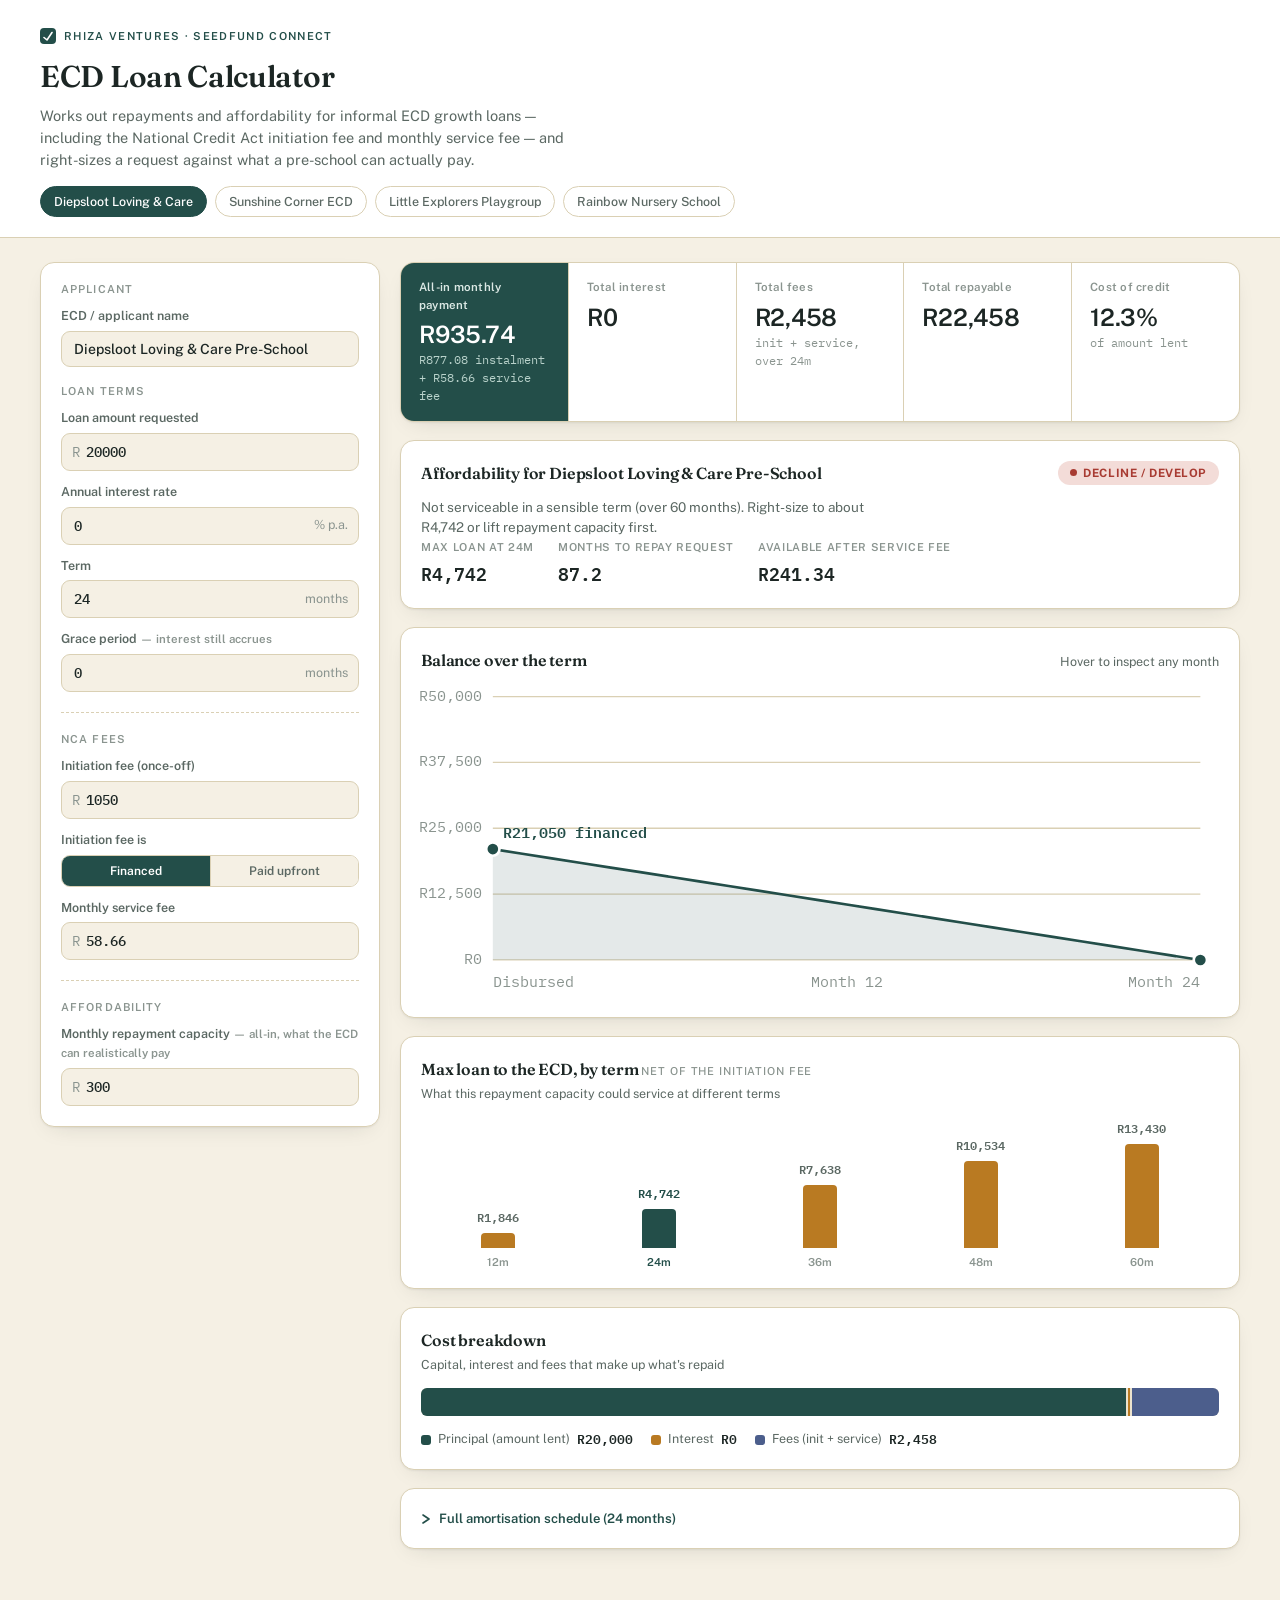
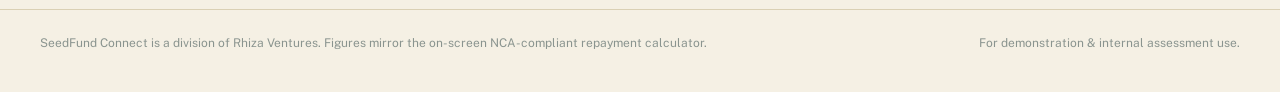
==== index.html @ 25125095 "Add ECD loan calculator web interface" ====
<!doctype html>
<html lang="en">
<head>
<meta charset="utf-8">
<meta name="viewport" content="width=device-width, initial-scale=1">
<title>ECD Loan Calculator</title>
<meta name="description" content="An interactive repayment and affordability calculator for Rhiza Ventures' SeedFund Connect ECD growth loans, with NCA fee handling, an amortisation schedule and right-size verdicts.">
<link rel="stylesheet" href="https://fonts.googleapis.com/css2?family=Fraunces:opsz,wght@9..144,500;9..144,600;9..144,700&family=Public+Sans:wght@400;500;600;700&family=IBM+Plex+Mono:wght@400;500;600&display=swap">
<style>
  *{box-sizing:border-box;}
  html{ color-scheme: light dark; }
  :root{
    --bg:#F5F0E4; --surface:#FFFFFF; --surface-2:#ECE3CE; --surface-3:#E3D6B4;
    --ink:#1C2624; --ink-muted:#5B6863; --ink-faint:#8A948F; --rule:#DAD0B4;
    --teal:#234E49; --teal-deep:#16332F; --teal-tint:#DDE7E2;
    --gold:#B97A22; --gold-deep:#8F5C15; --gold-tint:#F1DFB9;
    --good:#2E7D53; --good-tint:#DCEFE3;
    --warning:#B4650C; --warning-tint:#F5E1C9;
    --critical:#A83B32; --critical-tint:#F3DCD8;
    --cat-1:#234E49; --cat-2:#B97A22; --cat-3:#4C5E8C;
    --shadow: 0 1px 2px rgba(28,38,36,.06), 0 8px 24px -12px rgba(28,38,36,.18);
    --focus: #8AA6A0;
  }
  @media (prefers-color-scheme: dark){
    :root:not([data-theme="light"]){
      --bg:#101B18; --surface:#16241F; --surface-2:#1D3129; --surface-3:#24392F;
      --ink:#EDE6D3; --ink-muted:#A7B3AC; --ink-faint:#71827A; --rule:#2C4038;
      --teal:#5FA396; --teal-deep:#3E7A6E; --teal-tint:#1E332C;
      --gold:#DDA657; --gold-deep:#B9843C; --gold-tint:#3A2E1A;
      --good:#59B686; --good-tint:#1D3327;
      --warning:#E2952F; --warning-tint:#3A2A15;
      --critical:#E17B6E; --critical-tint:#3A2019;
      --cat-1:#5FA396; --cat-2:#DDA657; --cat-3:#8195C9;
      --shadow: 0 1px 2px rgba(0,0,0,.3), 0 8px 24px -12px rgba(0,0,0,.5);
      --focus:#5FA396;
    }
  }
  :root[data-theme="dark"]{
    --bg:#101B18; --surface:#16241F; --surface-2:#1D3129; --surface-3:#24392F;
    --ink:#EDE6D3; --ink-muted:#A7B3AC; --ink-faint:#71827A; --rule:#2C4038;
    --teal:#5FA396; --teal-deep:#3E7A6E; --teal-tint:#1E332C;
    --gold:#DDA657; --gold-deep:#B9843C; --gold-tint:#3A2E1A;
    --good:#59B686; --good-tint:#1D3327;
    --warning:#E2952F; --warning-tint:#3A2A15;
    --critical:#E17B6E; --critical-tint:#3A2019;
    --cat-1:#5FA396; --cat-2:#DDA657; --cat-3:#8195C9;
    --shadow: 0 1px 2px rgba(0,0,0,.3), 0 8px 24px -12px rgba(0,0,0,.5);
    --focus:#5FA396;
  }

  body{
    margin:0; background:var(--bg); color:var(--ink);
    font-family:"Public Sans", ui-sans-serif, system-ui, sans-serif;
    font-size:14px; line-height:1.5;
  }
  img{ max-width:100%; }
  h1,h2,h3{ font-family:"Fraunces", Georgia, serif; text-wrap:balance; margin:0; font-weight:600; letter-spacing:-.01em;}
  ::selection{ background:var(--gold-tint); }
  a{ color:var(--teal); }
  :focus-visible{ outline:2px solid var(--focus); outline-offset:2px; border-radius:4px;}
  .mono{ font-family:"IBM Plex Mono", ui-monospace, monospace; }
  .tabular{ font-variant-numeric:tabular-nums; }

  /* ---------- Header ---------- */
  .app-header{
    padding:28px clamp(16px,4vw,40px) 20px;
    border-bottom:1px solid var(--rule);
    background:var(--surface);
  }
  .eyebrow{
    font:600 11px/1 "Public Sans",sans-serif; letter-spacing:.12em; text-transform:uppercase;
    color:var(--teal); display:flex; align-items:center; gap:8px; margin-bottom:10px;
  }
  .eyebrow .mark{
    width:16px; height:16px; border-radius:4px; background:var(--teal);
    display:inline-flex; align-items:center; justify-content:center; flex:none;
  }
  .eyebrow .mark svg{ width:10px; height:10px; }
  .app-header h1{ font-size:clamp(24px,3vw,30px); color:var(--ink); }
  .app-header p.lede{
    max-width:62ch; color:var(--ink-muted); margin-top:6px; font-size:14.5px;
  }
  .presets{ display:flex; flex-wrap:wrap; gap:8px; margin-top:16px; }
  .preset-btn{
    font:500 12.5px "Public Sans",sans-serif; padding:7px 13px; border-radius:100px;
    border:1px solid var(--rule); background:var(--surface); color:var(--ink-muted);
    cursor:pointer; transition:border-color .15s, color .15s, background .15s;
  }
  .preset-btn:hover{ border-color:var(--teal); color:var(--teal); }
  .preset-btn[aria-pressed="true"]{
    background:var(--teal); border-color:var(--teal); color:#fff;
  }

  /* ---------- Layout ---------- */
  .layout{
    display:grid; grid-template-columns:340px 1fr; gap:20px;
    padding:24px clamp(16px,4vw,40px) 60px; align-items:start;
  }
  @media (max-width:880px){ .layout{ grid-template-columns:1fr; } }

  .card{
    background:var(--surface); border:1px solid var(--rule); border-radius:14px;
    box-shadow:var(--shadow); padding:20px;
  }
  .panel-inputs{ position:sticky; top:20px; display:flex; flex-direction:column; gap:18px; }
  @media (max-width:880px){ .panel-inputs{ position:static; } }
  .panel-results{ display:flex; flex-direction:column; gap:18px; min-width:0; }

  .card h2{ font-size:16px; }
  .card h2 .unit{ font-family:"Public Sans"; font-weight:500; font-size:11px; color:var(--ink-faint); text-transform:uppercase; letter-spacing:.08em; }
  .section-title{
    font:600 11px "Public Sans"; letter-spacing:.1em; text-transform:uppercase; color:var(--ink-faint);
    margin-bottom:12px;
  }

  /* ---------- Form ---------- */
  .field{ display:flex; flex-direction:column; gap:5px; }
  .field + .field{ margin-top:12px; }
  .field label{ font-size:12.5px; font-weight:600; color:var(--ink-muted); }
  .field .hint{ font-size:11.5px; color:var(--ink-faint); }
  .input-wrap{ position:relative; display:flex; align-items:center; }
  .input-wrap .prefix{
    position:absolute; left:11px; font-size:13.5px; color:var(--ink-faint); font-family:"IBM Plex Mono";
    pointer-events:none;
  }
  .input-wrap .suffix{
    position:absolute; right:11px; font-size:12.5px; color:var(--ink-faint); pointer-events:none;
  }
  input[type=text], input[type=number]{
    width:100%; border:1px solid var(--rule); background:var(--bg); color:var(--ink);
    border-radius:9px; padding:9px 12px; font:500 14px "IBM Plex Mono", monospace;
    transition:border-color .15s, box-shadow .15s;
  }
  .input-wrap.has-prefix input{ padding-left:24px; }
  .input-wrap.has-suffix input{ padding-right:38px; }
  input:focus{ border-color:var(--teal); box-shadow:0 0 0 3px var(--teal-tint); outline:none; }
  input[type=text]{ font-family:"Public Sans"; font-weight:500; }

  .toggle-row{ display:flex; border:1px solid var(--rule); border-radius:9px; overflow:hidden; }
  .toggle-row button{
    flex:1; padding:8px 6px; font:600 12px "Public Sans"; background:var(--bg); color:var(--ink-muted);
    border:none; cursor:pointer; border-right:1px solid var(--rule);
  }
  .toggle-row button:last-child{ border-right:none; }
  .toggle-row button[aria-pressed="true"]{ background:var(--teal); color:#fff; }

  .divider{ border:none; border-top:1px dashed var(--rule); margin:2px 0; }

  /* ---------- Stat tiles ---------- */
  .stat-row{ display:grid; grid-template-columns:repeat(auto-fit,minmax(150px,1fr)); gap:1px; background:var(--rule); border:1px solid var(--rule); border-radius:14px; overflow:hidden; box-shadow:var(--shadow);}
  .stat-tile{ background:var(--surface); padding:16px 18px; }
  .stat-tile.lead{ background:var(--teal); }
  .stat-tile .stat-label{ font-size:11.5px; color:var(--ink-faint); font-weight:600; letter-spacing:.02em; }
  .stat-tile.lead .stat-label{ color:#DCE9E5; }
  .stat-tile .stat-value{ font:600 24px "Public Sans"; margin-top:6px; letter-spacing:-.01em; }
  .stat-tile.lead .stat-value{ color:#fff; }
  .stat-tile .stat-sub{ font-size:12px; color:var(--ink-faint); margin-top:3px; font-family:"IBM Plex Mono"; }
  .stat-tile.lead .stat-sub{ color:#B9D2CB; }

  /* ---------- Verdict ---------- */
  .verdict-card{ display:flex; flex-direction:column; gap:12px; }
  .verdict-head{ display:flex; align-items:center; justify-content:space-between; gap:12px; flex-wrap:wrap; }
  .pill{
    display:inline-flex; align-items:center; gap:6px; font:700 11.5px "Public Sans"; letter-spacing:.05em;
    text-transform:uppercase; padding:5px 12px; border-radius:100px;
  }
  .pill::before{ content:""; width:7px; height:7px; border-radius:50%; background:currentColor; }
  .pill.good{ background:var(--good-tint); color:var(--good); }
  .pill.warning{ background:var(--warning-tint); color:var(--warning); }
  .pill.critical{ background:var(--critical-tint); color:var(--critical); }
  .verdict-body p{ margin:0; color:var(--ink-muted); font-size:13.5px; max-width:60ch; }
  .verdict-figures{ display:flex; gap:24px; flex-wrap:wrap; margin-top:2px; }
  .verdict-figures div{ display:flex; flex-direction:column; gap:2px; }
  .verdict-figures .k{ font-size:11px; color:var(--ink-faint); text-transform:uppercase; letter-spacing:.06em; font-weight:600; }
  .verdict-figures .v{ font:600 18px "IBM Plex Mono"; color:var(--ink); }

  /* ---------- Charts ---------- */
  .chart-card .chart-head{ display:flex; align-items:baseline; justify-content:space-between; margin-bottom:4px; gap:10px; flex-wrap:wrap;}
  .chart-card .chart-head p{ margin:0; color:var(--ink-muted); font-size:12.5px; }
  .chart-wrap{ position:relative; margin-top:6px; }
  .chart-wrap svg{ width:100%; height:auto; display:block; overflow:visible; }
  .gridline{ stroke:var(--rule); stroke-width:1; }
  .axis-label{ fill:var(--ink-faint); font:11px "IBM Plex Mono"; }
  .balance-area{ fill:var(--teal); opacity:.12; }
  .balance-line{ fill:none; stroke:var(--teal); stroke-width:2; stroke-linejoin:round; stroke-linecap:round; }
  .balance-dot{ fill:var(--teal); stroke:var(--surface); stroke-width:2; }
  .crosshair{ stroke:var(--ink-faint); stroke-width:1; stroke-dasharray:3 3; opacity:0; }
  .end-label{ font:600 11.5px "IBM Plex Mono"; fill:var(--teal); }

  .tooltip{
    position:absolute; pointer-events:none; background:var(--teal-deep); color:#F3EFE1;
    border-radius:9px; padding:9px 12px; font-size:12px; box-shadow:var(--shadow);
    opacity:0; transform:translate(-50%,-100%); transition:opacity .1s; white-space:nowrap; z-index:5;
  }
  .tooltip .tt-title{ font-weight:700; margin-bottom:5px; font-family:"Public Sans"; font-size:11.5px; letter-spacing:.02em; opacity:.85;}
  .tooltip .tt-row{ display:flex; justify-content:space-between; gap:14px; font-family:"IBM Plex Mono"; }
  .tooltip .tt-row + .tt-row{ margin-top:2px; }
  .tooltip .tt-row span:first-child{ opacity:.75; }

  .bar-chart{ display:flex; align-items:flex-end; gap:14px; height:150px; margin-top:14px; padding:0 4px;}
  .bar-col{ flex:1; display:flex; flex-direction:column; align-items:center; height:100%; justify-content:flex-end; gap:6px; position:relative;}
  .bar-col .bar-value{ font:600 11.5px "IBM Plex Mono"; color:var(--ink-muted); }
  .bar-col.current .bar-value{ color:var(--teal); }
  .bar-col .bar{ width:100%; max-width:34px; border-radius:4px 4px 0 0; background:var(--gold); transition:height .25s ease; cursor:default; }
  .bar-col.current .bar{ background:var(--teal); }
  .bar-col .bar-x{ font:600 11px "Public Sans"; color:var(--ink-faint); margin-top:2px; }
  .bar-col.current .bar-x{ color:var(--teal); }

  .stack-bar{ display:flex; width:100%; height:28px; border-radius:6px; overflow:hidden; background:var(--surface-2); gap:2px; margin-top:14px; }
  .stack-seg{ height:100%; min-width:2px; position:relative; cursor:default; }
  .stack-seg[data-k="0"]{ background:var(--cat-1); }
  .stack-seg[data-k="1"]{ background:var(--cat-2); }
  .stack-seg[data-k="2"]{ background:var(--cat-3); }
  .legend-row{ display:flex; gap:18px; flex-wrap:wrap; margin-top:14px; }
  .legend-item{ display:flex; align-items:center; gap:7px; font-size:12.5px; }
  .legend-item .sw{ width:10px; height:10px; border-radius:3px; flex:none; }
  .legend-item .sw.c0{ background:var(--cat-1); }
  .legend-item .sw.c1{ background:var(--cat-2); }
  .legend-item .sw.c2{ background:var(--cat-3); }
  .legend-item .lbl{ color:var(--ink-muted); }
  .legend-item .amt{ font-family:"IBM Plex Mono"; font-weight:600; color:var(--ink); }

  /* ---------- Schedule table ---------- */
  details.schedule summary{
    cursor:pointer; font:600 13px "Public Sans"; color:var(--teal); list-style:none;
    display:flex; align-items:center; gap:8px; padding:2px 0;
  }
  details.schedule summary::-webkit-details-marker{ display:none; }
  details.schedule summary .chev{ transition:transform .18s; display:inline-flex; }
  details.schedule[open] summary .chev{ transform:rotate(90deg); }
  .table-scroll{ overflow-x:auto; margin-top:14px; border:1px solid var(--rule); border-radius:10px; }
  table.schedule-table{ border-collapse:collapse; width:100%; min-width:640px; font-family:"IBM Plex Mono"; font-size:12px; }
  table.schedule-table th{
    position:sticky; top:0; background:var(--surface-2); color:var(--ink-muted); font-weight:600;
    text-align:right; padding:9px 12px; border-bottom:1px solid var(--rule); white-space:nowrap;
  }
  table.schedule-table th:first-child, table.schedule-table td:first-child{ text-align:left; }
  table.schedule-table td{ text-align:right; padding:7px 12px; white-space:nowrap; }
  table.schedule-table tbody tr:nth-child(even){ background:var(--bg); }
  table.schedule-table tbody tr.grace-row{ color:var(--ink-faint); font-style:italic; }
  table.schedule-table tbody tr:hover{ background:var(--gold-tint); }

  .note{
    font-size:12px; color:var(--ink-faint); border-top:1px solid var(--rule); padding-top:12px; margin-top:2px;
  }

  .app-footer{
    padding:24px clamp(16px,4vw,40px) 40px; color:var(--ink-faint); font-size:12px;
    border-top:1px solid var(--rule); display:flex; justify-content:space-between; gap:16px; flex-wrap:wrap;
  }

  @media (prefers-reduced-motion: reduce){ *{ transition:none !important; } }
</style>
</head>
<body>

<header class="app-header">
  <div class="eyebrow"><span class="mark"><svg viewBox="0 0 10 10" fill="none"><path d="M1 6.5L4 9L9 1.5" stroke="white" stroke-width="1.6" stroke-linecap="round" stroke-linejoin="round"/></svg></span>Rhiza Ventures &middot; SeedFund Connect</div>
  <h1>ECD Loan Calculator</h1>
  <p class="lede">Works out repayments and affordability for informal ECD growth loans — including the National Credit Act initiation fee and monthly service fee — and right-sizes a request against what a pre-school can actually pay.</p>
  <div class="presets" id="presets" role="group" aria-label="Example scenarios"></div>
</header>

<main class="layout">
  <section class="card panel-inputs" aria-label="Loan inputs">
    <div>
      <div class="section-title">Applicant</div>
      <div class="field">
        <label for="in-applicant">ECD / applicant name</label>
        <input type="text" id="in-applicant" value="Diepsloot Loving &amp; Care Pre-School">
      </div>
    </div>

    <div>
      <div class="section-title">Loan terms</div>
      <div class="field">
        <label for="in-amount">Loan amount requested</label>
        <div class="input-wrap has-prefix"><span class="prefix">R</span><input type="number" id="in-amount" value="20000" min="0" step="500"></div>
      </div>
      <div class="field">
        <label for="in-rate">Annual interest rate</label>
        <div class="input-wrap has-suffix"><input type="number" id="in-rate" value="0" min="0" step="0.5"><span class="suffix">% p.a.</span></div>
      </div>
      <div class="field">
        <label for="in-term">Term</label>
        <div class="input-wrap has-suffix"><input type="number" id="in-term" value="24" min="1" step="1"><span class="suffix">months</span></div>
      </div>
      <div class="field">
        <label for="in-grace">Grace period <span class="hint">— interest still accrues</span></label>
        <div class="input-wrap has-suffix"><input type="number" id="in-grace" value="0" min="0" step="1"><span class="suffix">months</span></div>
      </div>
    </div>

    <hr class="divider">

    <div>
      <div class="section-title">NCA fees</div>
      <div class="field">
        <label for="in-initfee">Initiation fee (once-off)</label>
        <div class="input-wrap has-prefix"><span class="prefix">R</span><input type="number" id="in-initfee" value="1050" min="0" step="10"></div>
      </div>
      <div class="field">
        <label>Initiation fee is</label>
        <div class="toggle-row" id="fin-toggle">
          <button type="button" data-val="true" aria-pressed="true">Financed</button>
          <button type="button" data-val="false" aria-pressed="false">Paid upfront</button>
        </div>
      </div>
      <div class="field">
        <label for="in-svcfee">Monthly service fee</label>
        <div class="input-wrap has-prefix"><span class="prefix">R</span><input type="number" id="in-svcfee" value="58.66" min="0" step="1"></div>
      </div>
    </div>

    <hr class="divider">

    <div>
      <div class="section-title">Affordability</div>
      <div class="field">
        <label for="in-capacity">Monthly repayment capacity <span class="hint">— all-in, what the ECD can realistically pay</span></label>
        <div class="input-wrap has-prefix"><span class="prefix">R</span><input type="number" id="in-capacity" value="300" min="0" step="10"></div>
      </div>
    </div>
  </section>

  <section class="panel-results" id="results" aria-label="Results"></section>
</main>

<footer class="app-footer">
  <span>SeedFund Connect is a division of Rhiza Ventures. Figures mirror the on-screen NCA-compliant repayment calculator.</span>
  <span>For demonstration &amp; internal assessment use.</span>
</footer>

<script>
(function(){
  "use strict";

  // ---------------- core math (ports ecd_loan_calculator.py exactly) ----------------
  function pmt(principal, i, n){
    if(n<=0) return 0;
    if(i===0) return principal/n;
    return principal*i/(1-Math.pow(1+i,-n));
  }
  function maxLoan(payment, i, n){
    if(n<=0 || payment<=0) return 0;
    if(i===0) return payment*n;
    return payment*(1-Math.pow(1+i,-n))/i;
  }

  function repaymentReport(amount, annualRate, term, grace, initFee, initFinanced, serviceFee){
    var i = annualRate/100/12;
    var financed = amount + (initFinanced ? initFee : 0);
    var start = financed;
    for(var g=0; g<grace; g++){ start += start*i; }
    var payN = Math.max(1, term-grace);
    var instalment = pmt(start, i, payN);
    var allIn = instalment + serviceFee;

    var balance = financed, totalInterest = 0;
    var schedule = [{m:0, opening:financed, instal:null, interest:null, principal:null, serviceFee:null, total:null, balance:financed, isGrace:false}];
    for(var m=1; m<=term; m++){
      var opening = balance, interest = balance*i, instal, principal;
      var isGrace = m<=grace;
      if(isGrace){ instal = 0; principal = -interest; balance += interest; }
      else { instal = instalment; principal = instal-interest; balance -= principal; if(balance<0.5) balance = 0; }
      totalInterest += Math.max(interest,0);
      schedule.push({m:m, opening:opening, instal:instal, interest:interest, principal:principal,
                      serviceFee:serviceFee, total:instal+serviceFee, balance:balance, isGrace:isGrace});
    }
    var totalService = serviceFee*term;
    var totalFees = initFee + totalService;
    var totalRepayable = instalment*payN + totalService + (initFinanced ? 0 : initFee);
    var costPct = amount>0 ? (totalRepayable-amount)/amount*100 : 0;

    return {instalment:instalment, allIn:allIn, totalInterest:totalInterest, totalService:totalService,
            totalFees:totalFees, totalRepayable:totalRepayable, costPct:costPct, schedule:schedule, financed:financed};
  }

  function affordabilityReport(capacity, annualRate, term, target, initFee, initFinanced, serviceFee){
    var i = annualRate/100/12;
    var avail = capacity - serviceFee;
    if(avail<=0){ return {avail:avail, insufficient:true}; }

    var maxFin = maxLoan(avail, i, term);
    var maxToApplicant = Math.max(0, maxFin - (initFinanced ? initFee : 0));
    var byTerm = [12,24,36,48,60].map(function(t){
      var mf = maxLoan(avail, i, t);
      return {t:t, amount: Math.max(0, mf - (initFinanced ? initFee : 0))};
    });

    var out = {avail:avail, insufficient:false, maxToApplicant:maxToApplicant, byTerm:byTerm, hasTarget:target>0};
    if(target>0){
      var targetFin = target + (initFinanced ? initFee : 0);
      var months;
      if(i===0){ months = targetFin/avail; }
      else if(avail <= targetFin*i){ months = Infinity; }
      else { months = -Math.log(1 - targetFin*i/avail) / Math.log(1+i); }
      out.months = months;
      if(maxToApplicant >= target) out.verdict = "OK";
      else if(months !== Infinity && months<=60) out.verdict = "RIGHT-SIZE";
      else out.verdict = "DECLINE";
    }
    return out;
  }

  // ---------------- formatting ----------------
  function rand(x){ return (x<0?"-R":"R") + Math.abs(Math.round(x)).toLocaleString("en-US"); }
  function rand2(x){ return (x<0?"-R":"R") + Math.abs(x).toLocaleString("en-US",{minimumFractionDigits:2,maximumFractionDigits:2}); }
  function esc(s){ var d=document.createElement("div"); d.textContent=s; return d.innerHTML; }

  // ---------------- presets ----------------
  var PRESETS = [
    { name:"Diepsloot Loving & Care", applicant:"Diepsloot Loving & Care Pre-School",
      amount:20000, rate:0, term:24, grace:0, initFee:1050, initFinanced:true, svcFee:58.66, capacity:300 },
    { name:"Sunshine Corner ECD", applicant:"Sunshine Corner ECD",
      amount:3000, rate:0, term:12, grace:0, initFee:1050, initFinanced:true, svcFee:58.66, capacity:400 },
    { name:"Little Explorers Playgroup", applicant:"Little Explorers Playgroup",
      amount:15000, rate:6, term:36, grace:0, initFee:1050, initFinanced:true, svcFee:58.66, capacity:450 },
    { name:"Rainbow Nursery School", applicant:"Rainbow Nursery School",
      amount:50000, rate:10, term:24, grace:2, initFee:1050, initFinanced:true, svcFee:58.66, capacity:150 }
  ];

  var els = {
    applicant: document.getElementById("in-applicant"),
    amount: document.getElementById("in-amount"),
    rate: document.getElementById("in-rate"),
    term: document.getElementById("in-term"),
    grace: document.getElementById("in-grace"),
    initFee: document.getElementById("in-initfee"),
    svcFee: document.getElementById("in-svcfee"),
    capacity: document.getElementById("in-capacity"),
    finToggle: document.getElementById("fin-toggle"),
    results: document.getElementById("results"),
    presets: document.getElementById("presets")
  };
  var state = { initFinanced:true, activePreset:0 };

  function buildPresetButtons(){
    els.presets.innerHTML = "";
    PRESETS.forEach(function(p,idx){
      var b = document.createElement("button");
      b.className = "preset-btn"; b.type = "button"; b.textContent = p.name;
      b.setAttribute("aria-pressed", idx===0 ? "true" : "false");
      b.addEventListener("click", function(){ applyPreset(idx); });
      els.presets.appendChild(b);
    });
  }
  function applyPreset(idx){
    var p = PRESETS[idx];
    state.activePreset = idx;
    els.applicant.value = p.applicant;
    els.amount.value = p.amount;
    els.rate.value = p.rate;
    els.term.value = p.term;
    els.grace.value = p.grace;
    els.initFee.value = p.initFee;
    els.svcFee.value = p.svcFee;
    els.capacity.value = p.capacity;
    state.initFinanced = p.initFinanced;
    updateFinToggle();
    Array.prototype.forEach.call(els.presets.children, function(btn,i){
      btn.setAttribute("aria-pressed", i===idx ? "true":"false");
    });
    render();
  }
  function updateFinToggle(){
    Array.prototype.forEach.call(els.finToggle.children, function(btn){
      btn.setAttribute("aria-pressed", (btn.dataset.val === String(state.initFinanced)) ? "true":"false");
    });
  }
  els.finToggle.addEventListener("click", function(e){
    var btn = e.target.closest("button"); if(!btn) return;
    state.initFinanced = btn.dataset.val === "true";
    updateFinToggle();
    render();
  });

  ["input","change"].forEach(function(evt){
    [els.applicant, els.amount, els.rate, els.term, els.grace, els.initFee, els.svcFee, els.capacity].forEach(function(el){
      el.addEventListener(evt, render);
    });
  });

  function num(el, fallback){ var v = parseFloat(el.value); return isFinite(v) ? v : (fallback||0); }

  // ---------------- chart builders ----------------
  var SVG_NS = "http://www.w3.org/2000/svg";
  function svgEl(tag, attrs){
    var el = document.createElementNS(SVG_NS, tag);
    for(var k in attrs){ el.setAttribute(k, attrs[k]); }
    return el;
  }
  function niceMax(v){
    if(v<=0) return 1;
    var mag = Math.pow(10, Math.floor(Math.log10(v)));
    var n = v/mag;
    var step = n<=1?1:n<=2?2:n<=5?5:10;
    return step*mag;
  }

  function buildBalanceChart(container, schedule, financed, term, opts){
    container.innerHTML = "";
    var W=600,H=240,padL=54,padR=14,padT=14,padB=28;
    var innerW=W-padL-padR, innerH=H-padT-padB;
    var maxBal = niceMax(Math.max(financed, 1));
    var n = schedule.length-1;

    var svg = svgEl("svg", {viewBox:"0 0 "+W+" "+H, role:"img", "aria-label":"Loan balance over the term"});
    function xAt(m){ return padL + (n>0 ? m/n : 0)*innerW; }
    function yAt(v){ return padT + (1-(v/maxBal))*innerH; }

    // gridlines + y ticks
    var steps=4;
    for(var s=0;s<=steps;s++){
      var val = maxBal*s/steps;
      var y = yAt(val);
      svg.appendChild(svgEl("line",{x1:padL,y1:y,x2:W-padR,y2:y,class:"gridline"}));
      var t = svgEl("text",{x:padL-8,y:y+3,class:"axis-label","text-anchor":"end"});
      t.textContent = rand(val);
      svg.appendChild(t);
    }
    // x labels: start, mid, end
    [0, Math.round(n/2), n].forEach(function(m){
      var t = svgEl("text",{x:xAt(m),y:H-8,class:"axis-label","text-anchor": m===0?"start":(m===n?"end":"middle")});
      t.textContent = m===0 ? "Disbursed" : "Month "+m;
      svg.appendChild(t);
    });

    // area + line
    var areaPts = "M"+xAt(0)+","+yAt(schedule[0].balance);
    var linePts = "M"+xAt(0)+","+yAt(schedule[0].balance);
    schedule.forEach(function(pt,idx){
      if(idx===0) return;
      areaPts += " L"+xAt(pt.m)+","+yAt(pt.balance);
      linePts += " L"+xAt(pt.m)+","+yAt(pt.balance);
    });
    areaPts += " L"+xAt(n)+","+yAt(0)+" L"+xAt(0)+","+yAt(0)+" Z";
    svg.appendChild(svgEl("path",{d:areaPts, class:"balance-area"}));
    svg.appendChild(svgEl("path",{d:linePts, class:"balance-line"}));

    // end dot + label
    var lastPt = schedule[schedule.length-1];
    svg.appendChild(svgEl("circle",{cx:xAt(n),cy:yAt(lastPt.balance),r:5,class:"balance-dot"}));
    var startDot = svgEl("circle",{cx:xAt(0),cy:yAt(schedule[0].balance),r:5,class:"balance-dot"});
    svg.appendChild(startDot);
    var lbl = svgEl("text",{x:xAt(0)+8,y:yAt(schedule[0].balance)-8,class:"end-label"});
    lbl.textContent = rand(schedule[0].balance)+" financed";
    svg.appendChild(lbl);

    // crosshair
    var chLine = svgEl("line",{x1:0,y1:padT,x2:0,y2:H-padB,class:"crosshair"});
    var chDot = svgEl("circle",{r:5,class:"balance-dot"}); chDot.style.opacity=0;
    svg.appendChild(chLine); svg.appendChild(chDot);

    var tooltip = document.createElement("div");
    tooltip.className = "tooltip";
    container.appendChild(svg);
    container.appendChild(tooltip);

    svg.addEventListener("pointermove", function(e){
      var rect = svg.getBoundingClientRect();
      var xFrac = (e.clientX-rect.left)/rect.width;
      var m = Math.round(xFrac*n);
      m = Math.max(0, Math.min(n, m));
      var pt = schedule[m];
      var x = xAt(m), y = yAt(pt.balance);
      chLine.setAttribute("x1",x); chLine.setAttribute("x2",x); chLine.style.opacity=1;
      chDot.setAttribute("cx",x); chDot.setAttribute("cy",y); chDot.style.opacity=1;

      var rows;
      if(m===0){
        rows = [["Balance disbursed", rand(pt.balance)]];
      } else {
        rows = [
          ["Opening balance", rand(pt.opening)],
          [pt.isGrace ? "Instalment (grace)" : "Instalment", pt.isGrace ? "—" : rand2(pt.instal)],
          ["Interest", rand2(pt.interest)],
          ["Closing balance", rand(pt.balance)]
        ];
      }
      tooltip.innerHTML = "<div class=\"tt-title\">"+(m===0?"Start":"Month "+m)+"</div>" +
        rows.map(function(r){ return "<div class=\"tt-row\"><span>"+esc(r[0])+"</span><b>"+esc(r[1])+"</b></div>"; }).join("");
      var px = rect.left + x, py = rect.top + y;
      var contRect = container.getBoundingClientRect();
      tooltip.style.left = (px-contRect.left)+"px";
      tooltip.style.top = (py-contRect.top-12)+"px";
      tooltip.style.opacity = 1;
    });
    svg.addEventListener("pointerleave", function(){
      chLine.style.opacity=0; chDot.style.opacity=0; tooltip.style.opacity=0;
    });

    container.appendChild(svg);
  }

  function buildTermBars(container, byTerm, currentTerm){
    container.innerHTML = "";
    var maxAmt = Math.max.apply(null, byTerm.map(function(b){return b.amount;}).concat([1]));
    byTerm.forEach(function(b){
      var col = document.createElement("div");
      col.className = "bar-col" + (b.t===currentTerm ? " current":"");
      var val = document.createElement("div"); val.className="bar-value tabular"; val.textContent = rand(b.amount);
      var bar = document.createElement("div"); bar.className="bar";
      var h = maxAmt>0 ? Math.max(3,(b.amount/maxAmt)*110) : 3;
      bar.style.height = h+"px";
      bar.title = b.t+" months: "+rand(b.amount);
      var x = document.createElement("div"); x.className="bar-x"; x.textContent = b.t+"m";
      col.appendChild(val); col.appendChild(bar); col.appendChild(x);
      container.appendChild(col);
    });
  }

  function buildCompositionBar(stackEl, legendEl, segments){
    stackEl.innerHTML = ""; legendEl.innerHTML = "";
    var total = segments.reduce(function(s,x){return s+Math.max(0,x.value);},0) || 1;
    segments.forEach(function(seg, k){
      var pct = Math.max(0,seg.value)/total*100;
      var el = document.createElement("div");
      el.className = "stack-seg"; el.dataset.k = k;
      el.style.width = pct+"%";
      el.title = seg.label+": "+rand(seg.value)+" ("+pct.toFixed(1)+"%)";
      stackEl.appendChild(el);

      var li = document.createElement("div");
      li.className = "legend-item";
      li.innerHTML = "<span class=\"sw c"+k+"\"></span><span class=\"lbl\">"+esc(seg.label)+"</span><span class=\"amt tabular\">"+rand(seg.value)+"</span>";
      legendEl.appendChild(li);
    });
  }

  // ---------------- main render ----------------
  var RESULTS_TEMPLATE = [
    '<div class="stat-row" id="stat-row"></div>',
    '<div class="card verdict-card" id="verdict-card"></div>',
    '<div class="card chart-card">',
    '  <div class="chart-head"><h2>Balance over the term</h2><p>Hover to inspect any month</p></div>',
    '  <div class="chart-wrap" id="balance-chart"></div>',
    '</div>',
    '<div class="card chart-card">',
    '  <h2>Max loan to the ECD, by term <span class="unit">net of the initiation fee</span></h2>',
    '  <p style="margin:4px 0 0;color:var(--ink-muted);font-size:12.5px;">What this repayment capacity could service at different terms</p>',
    '  <div class="bar-chart" id="term-bars"></div>',
    '</div>',
    '<div class="card chart-card">',
    '  <h2>Cost breakdown</h2>',
    '  <p style="margin:4px 0 0;color:var(--ink-muted);font-size:12.5px;">Capital, interest and fees that make up what\'s repaid</p>',
    '  <div class="stack-bar" id="comp-bar"></div>',
    '  <div class="legend-row" id="comp-legend"></div>',
    '</div>',
    '<div class="card">',
    '  <details class="schedule" id="schedule-details">',
    '    <summary><svg class="chev" width="10" height="10" viewBox="0 0 10 10"><path d="M2 1L8 5L2 9" stroke="currentColor" stroke-width="1.6" fill="none" stroke-linecap="round" stroke-linejoin="round"/></svg><span id="schedule-title">Full amortisation schedule</span></summary>',
    '    <div class="table-scroll"><table class="schedule-table"><thead><tr>',
    '      <th>Month</th><th>Opening</th><th>Instalment</th><th>Interest</th><th>Principal</th><th>Service fee</th><th>Total payment</th><th>Closing</th>',
    '    </tr></thead><tbody id="schedule-body"></tbody></table></div>',
    '  </details>',
    '</div>'
  ].join("\n");

  function render(){
    var applicant = els.applicant.value.trim() || "the applicant";
    var amount = num(els.amount,0), rate = num(els.rate,0), term = Math.max(1, Math.round(num(els.term,1))),
        grace = Math.max(0, Math.round(num(els.grace,0))), initFee = num(els.initFee,0),
        svcFee = num(els.svcFee,0), capacity = num(els.capacity,0);
    grace = Math.min(grace, term);

    var rep = repaymentReport(amount, rate, term, grace, initFee, state.initFinanced, svcFee);
    var aff = affordabilityReport(capacity, rate, term, amount, initFee, state.initFinanced, svcFee);

    if(!els.results.dataset.built){
      els.results.innerHTML = RESULTS_TEMPLATE;
      els.results.dataset.built = "1";
    }

    // stat row
    document.getElementById("stat-row").innerHTML =
      '<div class="stat-tile lead"><div class="stat-label">All-in monthly payment</div><div class="stat-value tabular">'+rand2(rep.allIn)+'</div><div class="stat-sub">'+rand2(rep.instalment)+' instalment + '+rand2(svcFee)+' service fee</div></div>' +
      '<div class="stat-tile"><div class="stat-label">Total interest</div><div class="stat-value tabular">'+rand(rep.totalInterest)+'</div></div>' +
      '<div class="stat-tile"><div class="stat-label">Total fees</div><div class="stat-value tabular">'+rand(rep.totalFees)+'</div><div class="stat-sub">init + service, over '+term+'m</div></div>' +
      '<div class="stat-tile"><div class="stat-label">Total repayable</div><div class="stat-value tabular">'+rand(rep.totalRepayable)+'</div></div>' +
      '<div class="stat-tile"><div class="stat-label">Cost of credit</div><div class="stat-value tabular">'+rep.costPct.toFixed(1)+'%</div><div class="stat-sub">of amount lent</div></div>';

    // verdict card
    var vc = document.getElementById("verdict-card");
    if(aff.insufficient){
      vc.innerHTML =
        '<div class="verdict-head"><h2>Affordability for '+esc(applicant)+'</h2><span class="pill critical">Not affordable</span></div>' +
        '<div class="verdict-body"><p>This capacity ('+rand(capacity)+'/month) does not even cover the '+rand2(svcFee)+' monthly service fee. No capital can be repaid — raise the capacity or lower the fee before lending anything.</p></div>';
    } else {
      var head = '<div class="verdict-head"><h2>Affordability for '+esc(applicant)+'</h2>';
      var body = '';
      if(aff.hasTarget){
        var pillClass = aff.verdict==="OK" ? "good" : aff.verdict==="RIGHT-SIZE" ? "warning" : "critical";
        var pillText = aff.verdict==="OK" ? "OK — fits the request" : aff.verdict==="RIGHT-SIZE" ? "Right-size" : "Decline / develop";
        head += '<span class="pill '+pillClass+'">'+pillText+'</span></div>';
        var msg;
        if(aff.verdict==="OK"){
          msg = "The R"+Math.round(amount).toLocaleString("en-US")+" request fits within "+term+" months at this capacity.";
        } else if(aff.verdict==="RIGHT-SIZE"){
          msg = "This request needs about "+Math.ceil(aff.months)+" months to clear at this capacity. Over "+term+" months you can lend about "+rand(aff.maxToApplicant)+" instead.";
        } else if(aff.months===Infinity){
          msg = "Even indefinitely, this capacity can't clear the request — interest outpaces what's being paid off. Right-size to about "+rand(aff.maxToApplicant)+" or lift repayment capacity first.";
        } else {
          msg = "Not serviceable in a sensible term (over 60 months). Right-size to about "+rand(aff.maxToApplicant)+" or lift repayment capacity first.";
        }
        body = '<div class="verdict-body"><p>'+esc(msg)+'</p><div class="verdict-figures">' +
          '<div><span class="k">Max loan at '+term+'m</span><span class="v">'+rand(aff.maxToApplicant)+'</span></div>' +
          '<div><span class="k">Months to repay request</span><span class="v">'+(aff.months===Infinity?"never":aff.months.toFixed(1))+'</span></div>' +
          '<div><span class="k">Available after service fee</span><span class="v">'+rand2(aff.avail)+'</span></div>' +
          '</div></div>';
      } else {
        head += '</div>';
        body = '<div class="verdict-body"><p>Enter a requested loan amount to see a right-size verdict. Max loan serviceable at '+term+' months: <strong>'+rand(aff.maxToApplicant)+'</strong>.</p></div>';
      }
      vc.innerHTML = head + body;
    }

    // balance chart
    buildBalanceChart(document.getElementById("balance-chart"), rep.schedule, rep.financed, term);

    // term bars + composition (only meaningful once capacity covers the fee)
    var termBarsEl = document.getElementById("term-bars");
    var compBar = document.getElementById("comp-bar"), compLegend = document.getElementById("comp-legend");
    if(aff.insufficient){
      termBarsEl.innerHTML = '<p style="color:var(--ink-faint);font-size:12.5px;">Not enough capacity to size a loan at any term.</p>';
    } else {
      buildTermBars(termBarsEl, aff.byTerm, term);
    }
    buildCompositionBar(compBar, compLegend, [
      {label:"Principal (amount lent)", value:amount},
      {label:"Interest", value:rep.totalInterest},
      {label:"Fees (init + service)", value:rep.totalFees}
    ]);

    // schedule table
    document.getElementById("schedule-title").textContent = "Full amortisation schedule ("+term+" months)";
    var body = document.getElementById("schedule-body");
    var rows = [];
    for(var i=1;i<rep.schedule.length;i++){
      var pt = rep.schedule[i];
      rows.push('<tr class="'+(pt.isGrace?"grace-row":"")+'">' +
        '<td>'+pt.m+'</td>' +
        '<td class="tabular">'+rand2(pt.opening)+'</td>' +
        '<td class="tabular">'+(pt.isGrace?"—":rand2(pt.instal))+'</td>' +
        '<td class="tabular">'+rand2(pt.interest)+'</td>' +
        '<td class="tabular">'+rand2(pt.principal)+'</td>' +
        '<td class="tabular">'+rand2(pt.serviceFee)+'</td>' +
        '<td class="tabular">'+rand2(pt.total)+'</td>' +
        '<td class="tabular">'+rand2(pt.balance)+'</td>' +
        '</tr>');
    }
    body.innerHTML = rows.join("");
  }

  buildPresetButtons();
  updateFinToggle();
  render();
})();
</script>
</body>
</html>
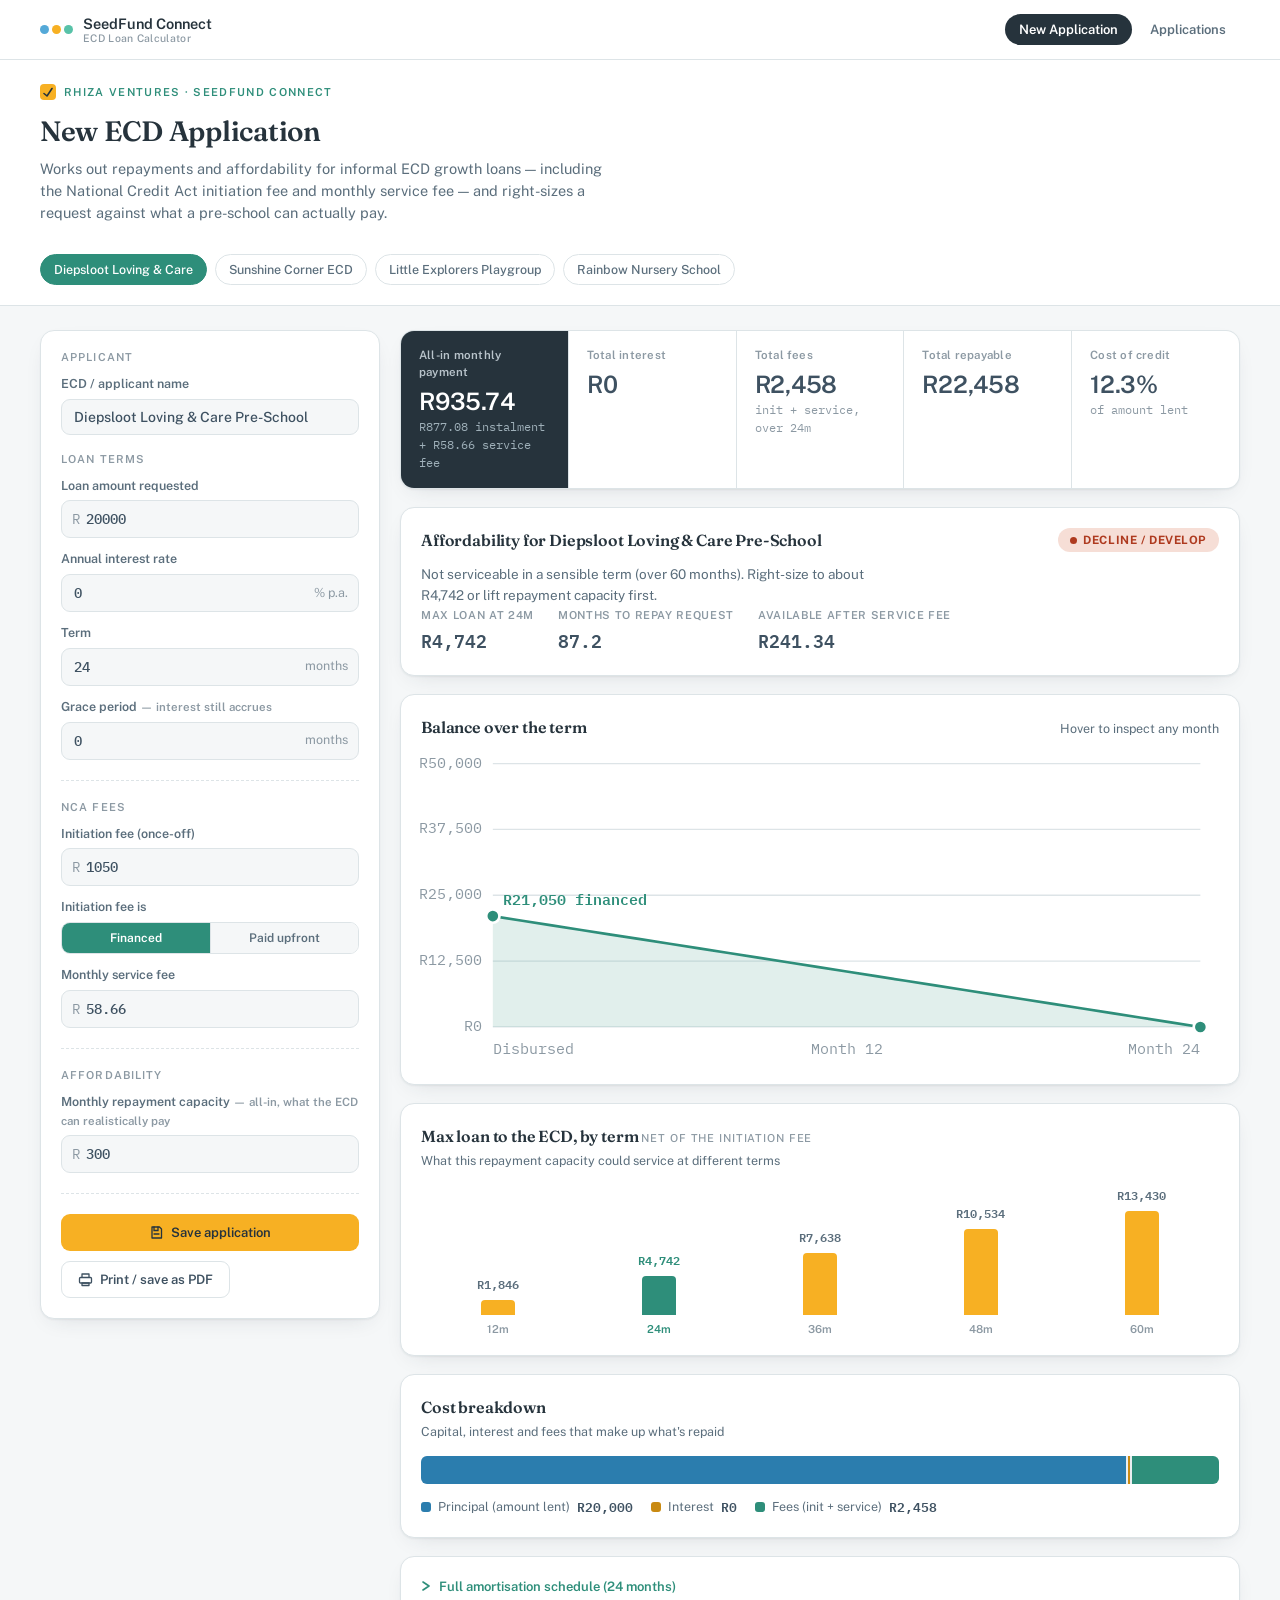
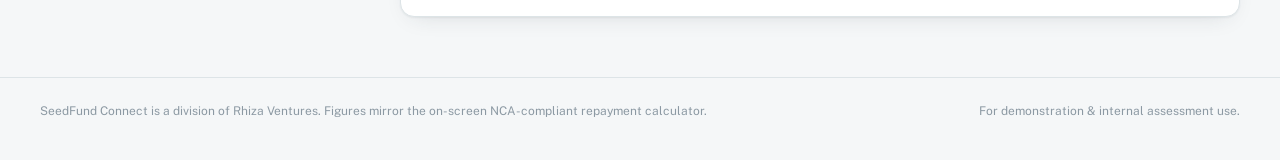
==== commit d1b33f23: "Add applications list/delete, print-to-PDF, and Rhiza Holdings brand palette - New Application (inde" ====
--- a/index.html
+++ b/index.html
@@ -6,258 +6,29 @@
 <title>ECD Loan Calculator</title>
 <meta name="description" content="An interactive repayment and affordability calculator for Rhiza Ventures' SeedFund Connect ECD growth loans, with NCA fee handling, an amortisation schedule and right-size verdicts.">
 <link rel="stylesheet" href="https://fonts.googleapis.com/css2?family=Fraunces:opsz,wght@9..144,500;9..144,600;9..144,700&family=Public+Sans:wght@400;500;600;700&family=IBM+Plex+Mono:wght@400;500;600&display=swap">
-<style>
-  *{box-sizing:border-box;}
-  html{ color-scheme: light dark; }
-  :root{
-    --bg:#F5F0E4; --surface:#FFFFFF; --surface-2:#ECE3CE; --surface-3:#E3D6B4;
-    --ink:#1C2624; --ink-muted:#5B6863; --ink-faint:#8A948F; --rule:#DAD0B4;
-    --teal:#234E49; --teal-deep:#16332F; --teal-tint:#DDE7E2;
-    --gold:#B97A22; --gold-deep:#8F5C15; --gold-tint:#F1DFB9;
-    --good:#2E7D53; --good-tint:#DCEFE3;
-    --warning:#B4650C; --warning-tint:#F5E1C9;
-    --critical:#A83B32; --critical-tint:#F3DCD8;
-    --cat-1:#234E49; --cat-2:#B97A22; --cat-3:#4C5E8C;
-    --shadow: 0 1px 2px rgba(28,38,36,.06), 0 8px 24px -12px rgba(28,38,36,.18);
-    --focus: #8AA6A0;
-  }
-  @media (prefers-color-scheme: dark){
-    :root:not([data-theme="light"]){
-      --bg:#101B18; --surface:#16241F; --surface-2:#1D3129; --surface-3:#24392F;
-      --ink:#EDE6D3; --ink-muted:#A7B3AC; --ink-faint:#71827A; --rule:#2C4038;
-      --teal:#5FA396; --teal-deep:#3E7A6E; --teal-tint:#1E332C;
-      --gold:#DDA657; --gold-deep:#B9843C; --gold-tint:#3A2E1A;
-      --good:#59B686; --good-tint:#1D3327;
-      --warning:#E2952F; --warning-tint:#3A2A15;
-      --critical:#E17B6E; --critical-tint:#3A2019;
-      --cat-1:#5FA396; --cat-2:#DDA657; --cat-3:#8195C9;
-      --shadow: 0 1px 2px rgba(0,0,0,.3), 0 8px 24px -12px rgba(0,0,0,.5);
-      --focus:#5FA396;
-    }
-  }
-  :root[data-theme="dark"]{
-    --bg:#101B18; --surface:#16241F; --surface-2:#1D3129; --surface-3:#24392F;
-    --ink:#EDE6D3; --ink-muted:#A7B3AC; --ink-faint:#71827A; --rule:#2C4038;
-    --teal:#5FA396; --teal-deep:#3E7A6E; --teal-tint:#1E332C;
-    --gold:#DDA657; --gold-deep:#B9843C; --gold-tint:#3A2E1A;
-    --good:#59B686; --good-tint:#1D3327;
-    --warning:#E2952F; --warning-tint:#3A2A15;
-    --critical:#E17B6E; --critical-tint:#3A2019;
-    --cat-1:#5FA396; --cat-2:#DDA657; --cat-3:#8195C9;
-    --shadow: 0 1px 2px rgba(0,0,0,.3), 0 8px 24px -12px rgba(0,0,0,.5);
-    --focus:#5FA396;
-  }
-
-  body{
-    margin:0; background:var(--bg); color:var(--ink);
-    font-family:"Public Sans", ui-sans-serif, system-ui, sans-serif;
-    font-size:14px; line-height:1.5;
-  }
-  img{ max-width:100%; }
-  h1,h2,h3{ font-family:"Fraunces", Georgia, serif; text-wrap:balance; margin:0; font-weight:600; letter-spacing:-.01em;}
-  ::selection{ background:var(--gold-tint); }
-  a{ color:var(--teal); }
-  :focus-visible{ outline:2px solid var(--focus); outline-offset:2px; border-radius:4px;}
-  .mono{ font-family:"IBM Plex Mono", ui-monospace, monospace; }
-  .tabular{ font-variant-numeric:tabular-nums; }
-
-  /* ---------- Header ---------- */
-  .app-header{
-    padding:28px clamp(16px,4vw,40px) 20px;
-    border-bottom:1px solid var(--rule);
-    background:var(--surface);
-  }
-  .eyebrow{
-    font:600 11px/1 "Public Sans",sans-serif; letter-spacing:.12em; text-transform:uppercase;
-    color:var(--teal); display:flex; align-items:center; gap:8px; margin-bottom:10px;
-  }
-  .eyebrow .mark{
-    width:16px; height:16px; border-radius:4px; background:var(--teal);
-    display:inline-flex; align-items:center; justify-content:center; flex:none;
-  }
-  .eyebrow .mark svg{ width:10px; height:10px; }
-  .app-header h1{ font-size:clamp(24px,3vw,30px); color:var(--ink); }
-  .app-header p.lede{
-    max-width:62ch; color:var(--ink-muted); margin-top:6px; font-size:14.5px;
-  }
-  .presets{ display:flex; flex-wrap:wrap; gap:8px; margin-top:16px; }
-  .preset-btn{
-    font:500 12.5px "Public Sans",sans-serif; padding:7px 13px; border-radius:100px;
-    border:1px solid var(--rule); background:var(--surface); color:var(--ink-muted);
-    cursor:pointer; transition:border-color .15s, color .15s, background .15s;
-  }
-  .preset-btn:hover{ border-color:var(--teal); color:var(--teal); }
-  .preset-btn[aria-pressed="true"]{
-    background:var(--teal); border-color:var(--teal); color:#fff;
-  }
-
-  /* ---------- Layout ---------- */
-  .layout{
-    display:grid; grid-template-columns:340px 1fr; gap:20px;
-    padding:24px clamp(16px,4vw,40px) 60px; align-items:start;
-  }
-  @media (max-width:880px){ .layout{ grid-template-columns:1fr; } }
-
-  .card{
-    background:var(--surface); border:1px solid var(--rule); border-radius:14px;
-    box-shadow:var(--shadow); padding:20px;
-  }
-  .panel-inputs{ position:sticky; top:20px; display:flex; flex-direction:column; gap:18px; }
-  @media (max-width:880px){ .panel-inputs{ position:static; } }
-  .panel-results{ display:flex; flex-direction:column; gap:18px; min-width:0; }
-
-  .card h2{ font-size:16px; }
-  .card h2 .unit{ font-family:"Public Sans"; font-weight:500; font-size:11px; color:var(--ink-faint); text-transform:uppercase; letter-spacing:.08em; }
-  .section-title{
-    font:600 11px "Public Sans"; letter-spacing:.1em; text-transform:uppercase; color:var(--ink-faint);
-    margin-bottom:12px;
-  }
-
-  /* ---------- Form ---------- */
-  .field{ display:flex; flex-direction:column; gap:5px; }
-  .field + .field{ margin-top:12px; }
-  .field label{ font-size:12.5px; font-weight:600; color:var(--ink-muted); }
-  .field .hint{ font-size:11.5px; color:var(--ink-faint); }
-  .input-wrap{ position:relative; display:flex; align-items:center; }
-  .input-wrap .prefix{
-    position:absolute; left:11px; font-size:13.5px; color:var(--ink-faint); font-family:"IBM Plex Mono";
-    pointer-events:none;
-  }
-  .input-wrap .suffix{
-    position:absolute; right:11px; font-size:12.5px; color:var(--ink-faint); pointer-events:none;
-  }
-  input[type=text], input[type=number]{
-    width:100%; border:1px solid var(--rule); background:var(--bg); color:var(--ink);
-    border-radius:9px; padding:9px 12px; font:500 14px "IBM Plex Mono", monospace;
-    transition:border-color .15s, box-shadow .15s;
-  }
-  .input-wrap.has-prefix input{ padding-left:24px; }
-  .input-wrap.has-suffix input{ padding-right:38px; }
-  input:focus{ border-color:var(--teal); box-shadow:0 0 0 3px var(--teal-tint); outline:none; }
-  input[type=text]{ font-family:"Public Sans"; font-weight:500; }
-
-  .toggle-row{ display:flex; border:1px solid var(--rule); border-radius:9px; overflow:hidden; }
-  .toggle-row button{
-    flex:1; padding:8px 6px; font:600 12px "Public Sans"; background:var(--bg); color:var(--ink-muted);
-    border:none; cursor:pointer; border-right:1px solid var(--rule);
-  }
-  .toggle-row button:last-child{ border-right:none; }
-  .toggle-row button[aria-pressed="true"]{ background:var(--teal); color:#fff; }
-
-  .divider{ border:none; border-top:1px dashed var(--rule); margin:2px 0; }
-
-  /* ---------- Stat tiles ---------- */
-  .stat-row{ display:grid; grid-template-columns:repeat(auto-fit,minmax(150px,1fr)); gap:1px; background:var(--rule); border:1px solid var(--rule); border-radius:14px; overflow:hidden; box-shadow:var(--shadow);}
-  .stat-tile{ background:var(--surface); padding:16px 18px; }
-  .stat-tile.lead{ background:var(--teal); }
-  .stat-tile .stat-label{ font-size:11.5px; color:var(--ink-faint); font-weight:600; letter-spacing:.02em; }
-  .stat-tile.lead .stat-label{ color:#DCE9E5; }
-  .stat-tile .stat-value{ font:600 24px "Public Sans"; margin-top:6px; letter-spacing:-.01em; }
-  .stat-tile.lead .stat-value{ color:#fff; }
-  .stat-tile .stat-sub{ font-size:12px; color:var(--ink-faint); margin-top:3px; font-family:"IBM Plex Mono"; }
-  .stat-tile.lead .stat-sub{ color:#B9D2CB; }
-
-  /* ---------- Verdict ---------- */
-  .verdict-card{ display:flex; flex-direction:column; gap:12px; }
-  .verdict-head{ display:flex; align-items:center; justify-content:space-between; gap:12px; flex-wrap:wrap; }
-  .pill{
-    display:inline-flex; align-items:center; gap:6px; font:700 11.5px "Public Sans"; letter-spacing:.05em;
-    text-transform:uppercase; padding:5px 12px; border-radius:100px;
-  }
-  .pill::before{ content:""; width:7px; height:7px; border-radius:50%; background:currentColor; }
-  .pill.good{ background:var(--good-tint); color:var(--good); }
-  .pill.warning{ background:var(--warning-tint); color:var(--warning); }
-  .pill.critical{ background:var(--critical-tint); color:var(--critical); }
-  .verdict-body p{ margin:0; color:var(--ink-muted); font-size:13.5px; max-width:60ch; }
-  .verdict-figures{ display:flex; gap:24px; flex-wrap:wrap; margin-top:2px; }
-  .verdict-figures div{ display:flex; flex-direction:column; gap:2px; }
-  .verdict-figures .k{ font-size:11px; color:var(--ink-faint); text-transform:uppercase; letter-spacing:.06em; font-weight:600; }
-  .verdict-figures .v{ font:600 18px "IBM Plex Mono"; color:var(--ink); }
-
-  /* ---------- Charts ---------- */
-  .chart-card .chart-head{ display:flex; align-items:baseline; justify-content:space-between; margin-bottom:4px; gap:10px; flex-wrap:wrap;}
-  .chart-card .chart-head p{ margin:0; color:var(--ink-muted); font-size:12.5px; }
-  .chart-wrap{ position:relative; margin-top:6px; }
-  .chart-wrap svg{ width:100%; height:auto; display:block; overflow:visible; }
-  .gridline{ stroke:var(--rule); stroke-width:1; }
-  .axis-label{ fill:var(--ink-faint); font:11px "IBM Plex Mono"; }
-  .balance-area{ fill:var(--teal); opacity:.12; }
-  .balance-line{ fill:none; stroke:var(--teal); stroke-width:2; stroke-linejoin:round; stroke-linecap:round; }
-  .balance-dot{ fill:var(--teal); stroke:var(--surface); stroke-width:2; }
-  .crosshair{ stroke:var(--ink-faint); stroke-width:1; stroke-dasharray:3 3; opacity:0; }
-  .end-label{ font:600 11.5px "IBM Plex Mono"; fill:var(--teal); }
-
-  .tooltip{
-    position:absolute; pointer-events:none; background:var(--teal-deep); color:#F3EFE1;
-    border-radius:9px; padding:9px 12px; font-size:12px; box-shadow:var(--shadow);
-    opacity:0; transform:translate(-50%,-100%); transition:opacity .1s; white-space:nowrap; z-index:5;
-  }
-  .tooltip .tt-title{ font-weight:700; margin-bottom:5px; font-family:"Public Sans"; font-size:11.5px; letter-spacing:.02em; opacity:.85;}
-  .tooltip .tt-row{ display:flex; justify-content:space-between; gap:14px; font-family:"IBM Plex Mono"; }
-  .tooltip .tt-row + .tt-row{ margin-top:2px; }
-  .tooltip .tt-row span:first-child{ opacity:.75; }
-
-  .bar-chart{ display:flex; align-items:flex-end; gap:14px; height:150px; margin-top:14px; padding:0 4px;}
-  .bar-col{ flex:1; display:flex; flex-direction:column; align-items:center; height:100%; justify-content:flex-end; gap:6px; position:relative;}
-  .bar-col .bar-value{ font:600 11.5px "IBM Plex Mono"; color:var(--ink-muted); }
-  .bar-col.current .bar-value{ color:var(--teal); }
-  .bar-col .bar{ width:100%; max-width:34px; border-radius:4px 4px 0 0; background:var(--gold); transition:height .25s ease; cursor:default; }
-  .bar-col.current .bar{ background:var(--teal); }
-  .bar-col .bar-x{ font:600 11px "Public Sans"; color:var(--ink-faint); margin-top:2px; }
-  .bar-col.current .bar-x{ color:var(--teal); }
-
-  .stack-bar{ display:flex; width:100%; height:28px; border-radius:6px; overflow:hidden; background:var(--surface-2); gap:2px; margin-top:14px; }
-  .stack-seg{ height:100%; min-width:2px; position:relative; cursor:default; }
-  .stack-seg[data-k="0"]{ background:var(--cat-1); }
-  .stack-seg[data-k="1"]{ background:var(--cat-2); }
-  .stack-seg[data-k="2"]{ background:var(--cat-3); }
-  .legend-row{ display:flex; gap:18px; flex-wrap:wrap; margin-top:14px; }
-  .legend-item{ display:flex; align-items:center; gap:7px; font-size:12.5px; }
-  .legend-item .sw{ width:10px; height:10px; border-radius:3px; flex:none; }
-  .legend-item .sw.c0{ background:var(--cat-1); }
-  .legend-item .sw.c1{ background:var(--cat-2); }
-  .legend-item .sw.c2{ background:var(--cat-3); }
-  .legend-item .lbl{ color:var(--ink-muted); }
-  .legend-item .amt{ font-family:"IBM Plex Mono"; font-weight:600; color:var(--ink); }
-
-  /* ---------- Schedule table ---------- */
-  details.schedule summary{
-    cursor:pointer; font:600 13px "Public Sans"; color:var(--teal); list-style:none;
-    display:flex; align-items:center; gap:8px; padding:2px 0;
-  }
-  details.schedule summary::-webkit-details-marker{ display:none; }
-  details.schedule summary .chev{ transition:transform .18s; display:inline-flex; }
-  details.schedule[open] summary .chev{ transform:rotate(90deg); }
-  .table-scroll{ overflow-x:auto; margin-top:14px; border:1px solid var(--rule); border-radius:10px; }
-  table.schedule-table{ border-collapse:collapse; width:100%; min-width:640px; font-family:"IBM Plex Mono"; font-size:12px; }
-  table.schedule-table th{
-    position:sticky; top:0; background:var(--surface-2); color:var(--ink-muted); font-weight:600;
-    text-align:right; padding:9px 12px; border-bottom:1px solid var(--rule); white-space:nowrap;
-  }
-  table.schedule-table th:first-child, table.schedule-table td:first-child{ text-align:left; }
-  table.schedule-table td{ text-align:right; padding:7px 12px; white-space:nowrap; }
-  table.schedule-table tbody tr:nth-child(even){ background:var(--bg); }
-  table.schedule-table tbody tr.grace-row{ color:var(--ink-faint); font-style:italic; }
-  table.schedule-table tbody tr:hover{ background:var(--gold-tint); }
-
-  .note{
-    font-size:12px; color:var(--ink-faint); border-top:1px solid var(--rule); padding-top:12px; margin-top:2px;
-  }
-
-  .app-footer{
-    padding:24px clamp(16px,4vw,40px) 40px; color:var(--ink-faint); font-size:12px;
-    border-top:1px solid var(--rule); display:flex; justify-content:space-between; gap:16px; flex-wrap:wrap;
-  }
-
-  @media (prefers-reduced-motion: reduce){ *{ transition:none !important; } }
-</style>
+<link rel="stylesheet" href="assets/style.css">
 </head>
 <body>
 
+<header class="site-nav">
+  <a class="brand" href="index.html">
+    <span class="brand-mark"><span></span><span></span><span></span></span>
+    <span>SeedFund Connect<small>ECD Loan Calculator</small></span>
+  </a>
+  <nav aria-label="Primary">
+    <a href="index.html" class="nav-link" id="nav-new" aria-current="page">New Application</a>
+    <a href="applications.html" class="nav-link" id="nav-list">Applications</a>
+  </nav>
+</header>
+
 <header class="app-header">
-  <div class="eyebrow"><span class="mark"><svg viewBox="0 0 10 10" fill="none"><path d="M1 6.5L4 9L9 1.5" stroke="white" stroke-width="1.6" stroke-linecap="round" stroke-linejoin="round"/></svg></span>Rhiza Ventures &middot; SeedFund Connect</div>
-  <h1>ECD Loan Calculator</h1>
-  <p class="lede">Works out repayments and affordability for informal ECD growth loans — including the National Credit Act initiation fee and monthly service fee — and right-sizes a request against what a pre-school can actually pay.</p>
+  <div class="header-row">
+    <div>
+      <div class="eyebrow"><span class="mark"><svg viewBox="0 0 10 10" fill="none"><path d="M1 6.5L4 9L9 1.5" stroke="#26333C" stroke-width="1.6" stroke-linecap="round" stroke-linejoin="round"/></svg></span>Rhiza Ventures &middot; SeedFund Connect</div>
+      <h1 id="page-title">New ECD Application</h1>
+      <p class="lede">Works out repayments and affordability for informal ECD growth loans — including the National Credit Act initiation fee and monthly service fee — and right-sizes a request against what a pre-school can actually pay.</p>
+    </div>
+  </div>
   <div class="presets" id="presets" role="group" aria-label="Example scenarios"></div>
 </header>
 
@@ -321,6 +92,19 @@
         <div class="input-wrap has-prefix"><span class="prefix">R</span><input type="number" id="in-capacity" value="300" min="0" step="10"></div>
       </div>
     </div>
+
+    <hr class="divider">
+
+    <div class="btn-row">
+      <button type="button" class="btn btn-primary" id="btn-save" style="flex:1">
+        <svg width="15" height="15" viewBox="0 0 15 15" fill="none"><path d="M3 2h7.5L12.5 4v9H3V2Z" stroke="currentColor" stroke-width="1.3" stroke-linejoin="round"/><path d="M5 2v3.5h4V2M5 9h5" stroke="currentColor" stroke-width="1.3" stroke-linecap="round"/></svg>
+        <span id="btn-save-label">Save application</span>
+      </button>
+      <button type="button" class="btn btn-secondary" id="btn-print">
+        <svg width="15" height="15" viewBox="0 0 15 15" fill="none"><path d="M4 5.5V2h7v3.5M4 11h7v2.5H4V11Z" stroke="currentColor" stroke-width="1.3" stroke-linejoin="round"/><rect x="1.5" y="5.5" width="12" height="5.5" rx="1" stroke="currentColor" stroke-width="1.3"/></svg>
+        Print / save as PDF
+      </button>
+    </div>
   </section>
 
   <section class="panel-results" id="results" aria-label="Results"></section>
@@ -331,82 +115,17 @@
   <span>For demonstration &amp; internal assessment use.</span>
 </footer>
 
+<div class="toast" id="toast" role="status" aria-live="polite">
+  <span class="dot"></span>
+  <span id="toast-msg">Saved.</span>
+  <a href="applications.html" id="toast-link">View applications →</a>
+</div>
+
+<script src="assets/calc.js"></script>
 <script>
 (function(){
   "use strict";
-
-  // ---------------- core math (ports ecd_loan_calculator.py exactly) ----------------
-  function pmt(principal, i, n){
-    if(n<=0) return 0;
-    if(i===0) return principal/n;
-    return principal*i/(1-Math.pow(1+i,-n));
-  }
-  function maxLoan(payment, i, n){
-    if(n<=0 || payment<=0) return 0;
-    if(i===0) return payment*n;
-    return payment*(1-Math.pow(1+i,-n))/i;
-  }
-
-  function repaymentReport(amount, annualRate, term, grace, initFee, initFinanced, serviceFee){
-    var i = annualRate/100/12;
-    var financed = amount + (initFinanced ? initFee : 0);
-    var start = financed;
-    for(var g=0; g<grace; g++){ start += start*i; }
-    var payN = Math.max(1, term-grace);
-    var instalment = pmt(start, i, payN);
-    var allIn = instalment + serviceFee;
-
-    var balance = financed, totalInterest = 0;
-    var schedule = [{m:0, opening:financed, instal:null, interest:null, principal:null, serviceFee:null, total:null, balance:financed, isGrace:false}];
-    for(var m=1; m<=term; m++){
-      var opening = balance, interest = balance*i, instal, principal;
-      var isGrace = m<=grace;
-      if(isGrace){ instal = 0; principal = -interest; balance += interest; }
-      else { instal = instalment; principal = instal-interest; balance -= principal; if(balance<0.5) balance = 0; }
-      totalInterest += Math.max(interest,0);
-      schedule.push({m:m, opening:opening, instal:instal, interest:interest, principal:principal,
-                      serviceFee:serviceFee, total:instal+serviceFee, balance:balance, isGrace:isGrace});
-    }
-    var totalService = serviceFee*term;
-    var totalFees = initFee + totalService;
-    var totalRepayable = instalment*payN + totalService + (initFinanced ? 0 : initFee);
-    var costPct = amount>0 ? (totalRepayable-amount)/amount*100 : 0;
-
-    return {instalment:instalment, allIn:allIn, totalInterest:totalInterest, totalService:totalService,
-            totalFees:totalFees, totalRepayable:totalRepayable, costPct:costPct, schedule:schedule, financed:financed};
-  }
-
-  function affordabilityReport(capacity, annualRate, term, target, initFee, initFinanced, serviceFee){
-    var i = annualRate/100/12;
-    var avail = capacity - serviceFee;
-    if(avail<=0){ return {avail:avail, insufficient:true}; }
-
-    var maxFin = maxLoan(avail, i, term);
-    var maxToApplicant = Math.max(0, maxFin - (initFinanced ? initFee : 0));
-    var byTerm = [12,24,36,48,60].map(function(t){
-      var mf = maxLoan(avail, i, t);
-      return {t:t, amount: Math.max(0, mf - (initFinanced ? initFee : 0))};
-    });
-
-    var out = {avail:avail, insufficient:false, maxToApplicant:maxToApplicant, byTerm:byTerm, hasTarget:target>0};
-    if(target>0){
-      var targetFin = target + (initFinanced ? initFee : 0);
-      var months;
-      if(i===0){ months = targetFin/avail; }
-      else if(avail <= targetFin*i){ months = Infinity; }
-      else { months = -Math.log(1 - targetFin*i/avail) / Math.log(1+i); }
-      out.months = months;
-      if(maxToApplicant >= target) out.verdict = "OK";
-      else if(months !== Infinity && months<=60) out.verdict = "RIGHT-SIZE";
-      else out.verdict = "DECLINE";
-    }
-    return out;
-  }
-
-  // ---------------- formatting ----------------
-  function rand(x){ return (x<0?"-R":"R") + Math.abs(Math.round(x)).toLocaleString("en-US"); }
-  function rand2(x){ return (x<0?"-R":"R") + Math.abs(x).toLocaleString("en-US",{minimumFractionDigits:2,maximumFractionDigits:2}); }
-  function esc(s){ var d=document.createElement("div"); d.textContent=s; return d.innerHTML; }
+  var ECD = window.ECD;
 
   // ---------------- presets ----------------
   var PRESETS = [
@@ -431,23 +150,31 @@
     capacity: document.getElementById("in-capacity"),
     finToggle: document.getElementById("fin-toggle"),
     results: document.getElementById("results"),
-    presets: document.getElementById("presets")
+    presets: document.getElementById("presets"),
+    toast: document.getElementById("toast"),
+    toastMsg: document.getElementById("toast-msg"),
+    toastLink: document.getElementById("toast-link"),
+    btnSave: document.getElementById("btn-save"),
+    btnSaveLabel: document.getElementById("btn-save-label"),
+    btnPrint: document.getElementById("btn-print"),
+    pageTitle: document.getElementById("page-title")
   };
-  var state = { initFinanced:true, activePreset:0 };
+  var state = { initFinanced:true, editingId:null };
 
   function buildPresetButtons(){
     els.presets.innerHTML = "";
     PRESETS.forEach(function(p,idx){
       var b = document.createElement("button");
       b.className = "preset-btn"; b.type = "button"; b.textContent = p.name;
-      b.setAttribute("aria-pressed", idx===0 ? "true" : "false");
+      b.setAttribute("aria-pressed", "false");
       b.addEventListener("click", function(){ applyPreset(idx); });
       els.presets.appendChild(b);
     });
   }
   function applyPreset(idx){
     var p = PRESETS[idx];
-    state.activePreset = idx;
+    state.editingId = null;
+    setSaveMode(false);
     els.applicant.value = p.applicant;
     els.amount.value = p.amount;
     els.rate.value = p.rate;
@@ -477,13 +204,64 @@
 
   ["input","change"].forEach(function(evt){
     [els.applicant, els.amount, els.rate, els.term, els.grace, els.initFee, els.svcFee, els.capacity].forEach(function(el){
-      el.addEventListener(evt, render);
+      el.addEventListener(evt, function(){
+        Array.prototype.forEach.call(els.presets.children, function(btn){ btn.setAttribute("aria-pressed","false"); });
+        render();
+      });
     });
   });
 
   function num(el, fallback){ var v = parseFloat(el.value); return isFinite(v) ? v : (fallback||0); }
 
-  // ---------------- chart builders ----------------
+  function currentFormData(){
+    return {
+      applicant: els.applicant.value.trim() || "Unnamed applicant",
+      amount: num(els.amount,0), rate: num(els.rate,0),
+      term: Math.max(1, Math.round(num(els.term,1))),
+      grace: Math.min(Math.max(0, Math.round(num(els.grace,0))), Math.max(1, Math.round(num(els.term,1)))),
+      initFee: num(els.initFee,0), initFinanced: state.initFinanced,
+      svcFee: num(els.svcFee,0), capacity: num(els.capacity,0)
+    };
+  }
+
+  function setSaveMode(editing){
+    els.btnSaveLabel.textContent = editing ? "Update application" : "Save application";
+    els.pageTitle.textContent = editing ? "Edit ECD Application" : "New ECD Application";
+  }
+
+  function showToast(msg, link){
+    els.toastMsg.textContent = msg;
+    els.toastLink.style.display = link ? "" : "none";
+    els.toast.classList.add("show");
+    clearTimeout(showToast._t);
+    showToast._t = setTimeout(function(){ els.toast.classList.remove("show"); }, 3200);
+  }
+
+  els.btnSave.addEventListener("click", function(){
+    var data = currentFormData();
+    if(state.editingId){
+      ECD.updateApplication(state.editingId, data);
+      showToast("Application updated.", true);
+    } else {
+      var rec = ECD.addApplication(data);
+      state.editingId = rec.id;
+      setSaveMode(true);
+      var url = new URL(window.location.href);
+      url.searchParams.set("id", rec.id);
+      history.replaceState(null, "", url);
+      showToast("Application saved.", true);
+    }
+  });
+
+  els.btnPrint.addEventListener("click", function(){
+    // Always print exactly what's on screen right now, saved or not.
+    // (no "noopener" here — same-origin, and sessionStorage's copy-to-new-tab
+    // behaviour, which the draft handoff relies on, is safest without it)
+    ECD.setPrintDraft(currentFormData());
+    window.open("print.html?source=draft", "_blank");
+  });
+
+  // ---------------- chart builders (shared render logic) ----------------
   var SVG_NS = "http://www.w3.org/2000/svg";
   function svgEl(tag, attrs){
     var el = document.createElementNS(SVG_NS, tag);
@@ -498,7 +276,7 @@
     return step*mag;
   }
 
-  function buildBalanceChart(container, schedule, financed, term, opts){
+  function buildBalanceChart(container, schedule, financed, term){
     container.innerHTML = "";
     var W=600,H=240,padL=54,padR=14,padT=14,padB=28;
     var innerW=W-padL-padR, innerH=H-padT-padB;
@@ -509,24 +287,21 @@
     function xAt(m){ return padL + (n>0 ? m/n : 0)*innerW; }
     function yAt(v){ return padT + (1-(v/maxBal))*innerH; }
 
-    // gridlines + y ticks
     var steps=4;
     for(var s=0;s<=steps;s++){
       var val = maxBal*s/steps;
       var y = yAt(val);
       svg.appendChild(svgEl("line",{x1:padL,y1:y,x2:W-padR,y2:y,class:"gridline"}));
       var t = svgEl("text",{x:padL-8,y:y+3,class:"axis-label","text-anchor":"end"});
-      t.textContent = rand(val);
+      t.textContent = ECD.rand(val);
       svg.appendChild(t);
     }
-    // x labels: start, mid, end
     [0, Math.round(n/2), n].forEach(function(m){
       var t = svgEl("text",{x:xAt(m),y:H-8,class:"axis-label","text-anchor": m===0?"start":(m===n?"end":"middle")});
       t.textContent = m===0 ? "Disbursed" : "Month "+m;
       svg.appendChild(t);
     });
 
-    // area + line
     var areaPts = "M"+xAt(0)+","+yAt(schedule[0].balance);
     var linePts = "M"+xAt(0)+","+yAt(schedule[0].balance);
     schedule.forEach(function(pt,idx){
@@ -538,16 +313,13 @@
     svg.appendChild(svgEl("path",{d:areaPts, class:"balance-area"}));
     svg.appendChild(svgEl("path",{d:linePts, class:"balance-line"}));
 
-    // end dot + label
     var lastPt = schedule[schedule.length-1];
     svg.appendChild(svgEl("circle",{cx:xAt(n),cy:yAt(lastPt.balance),r:5,class:"balance-dot"}));
-    var startDot = svgEl("circle",{cx:xAt(0),cy:yAt(schedule[0].balance),r:5,class:"balance-dot"});
-    svg.appendChild(startDot);
+    svg.appendChild(svgEl("circle",{cx:xAt(0),cy:yAt(schedule[0].balance),r:5,class:"balance-dot"}));
     var lbl = svgEl("text",{x:xAt(0)+8,y:yAt(schedule[0].balance)-8,class:"end-label"});
-    lbl.textContent = rand(schedule[0].balance)+" financed";
+    lbl.textContent = ECD.rand(schedule[0].balance)+" financed";
     svg.appendChild(lbl);
 
-    // crosshair
     var chLine = svgEl("line",{x1:0,y1:padT,x2:0,y2:H-padB,class:"crosshair"});
     var chDot = svgEl("circle",{r:5,class:"balance-dot"}); chDot.style.opacity=0;
     svg.appendChild(chLine); svg.appendChild(chDot);
@@ -569,17 +341,17 @@
 
       var rows;
       if(m===0){
-        rows = [["Balance disbursed", rand(pt.balance)]];
+        rows = [["Balance disbursed", ECD.rand(pt.balance)]];
       } else {
         rows = [
-          ["Opening balance", rand(pt.opening)],
-          [pt.isGrace ? "Instalment (grace)" : "Instalment", pt.isGrace ? "—" : rand2(pt.instal)],
-          ["Interest", rand2(pt.interest)],
-          ["Closing balance", rand(pt.balance)]
+          ["Opening balance", ECD.rand(pt.opening)],
+          [pt.isGrace ? "Instalment (grace)" : "Instalment", pt.isGrace ? "—" : ECD.rand2(pt.instal)],
+          ["Interest", ECD.rand2(pt.interest)],
+          ["Closing balance", ECD.rand(pt.balance)]
         ];
       }
       tooltip.innerHTML = "<div class=\"tt-title\">"+(m===0?"Start":"Month "+m)+"</div>" +
-        rows.map(function(r){ return "<div class=\"tt-row\"><span>"+esc(r[0])+"</span><b>"+esc(r[1])+"</b></div>"; }).join("");
+        rows.map(function(r){ return "<div class=\"tt-row\"><span>"+ECD.esc(r[0])+"</span><b>"+ECD.esc(r[1])+"</b></div>"; }).join("");
       var px = rect.left + x, py = rect.top + y;
       var contRect = container.getBoundingClientRect();
       tooltip.style.left = (px-contRect.left)+"px";
@@ -589,8 +361,6 @@
     svg.addEventListener("pointerleave", function(){
       chLine.style.opacity=0; chDot.style.opacity=0; tooltip.style.opacity=0;
     });
-
-    container.appendChild(svg);
   }
 
   function buildTermBars(container, byTerm, currentTerm){
@@ -599,11 +369,11 @@
     byTerm.forEach(function(b){
       var col = document.createElement("div");
       col.className = "bar-col" + (b.t===currentTerm ? " current":"");
-      var val = document.createElement("div"); val.className="bar-value tabular"; val.textContent = rand(b.amount);
+      var val = document.createElement("div"); val.className="bar-value tabular"; val.textContent = ECD.rand(b.amount);
       var bar = document.createElement("div"); bar.className="bar";
       var h = maxAmt>0 ? Math.max(3,(b.amount/maxAmt)*110) : 3;
       bar.style.height = h+"px";
-      bar.title = b.t+" months: "+rand(b.amount);
+      bar.title = b.t+" months: "+ECD.rand(b.amount);
       var x = document.createElement("div"); x.className="bar-x"; x.textContent = b.t+"m";
       col.appendChild(val); col.appendChild(bar); col.appendChild(x);
       container.appendChild(col);
@@ -618,17 +388,16 @@
       var el = document.createElement("div");
       el.className = "stack-seg"; el.dataset.k = k;
       el.style.width = pct+"%";
-      el.title = seg.label+": "+rand(seg.value)+" ("+pct.toFixed(1)+"%)";
+      el.title = seg.label+": "+ECD.rand(seg.value)+" ("+pct.toFixed(1)+"%)";
       stackEl.appendChild(el);
 
       var li = document.createElement("div");
       li.className = "legend-item";
-      li.innerHTML = "<span class=\"sw c"+k+"\"></span><span class=\"lbl\">"+esc(seg.label)+"</span><span class=\"amt tabular\">"+rand(seg.value)+"</span>";
+      li.innerHTML = "<span class=\"sw c"+k+"\"></span><span class=\"lbl\">"+ECD.esc(seg.label)+"</span><span class=\"amt tabular\">"+ECD.rand(seg.value)+"</span>";
       legendEl.appendChild(li);
     });
   }
 
-  // ---------------- main render ----------------
   var RESULTS_TEMPLATE = [
     '<div class="stat-row" id="stat-row"></div>',
     '<div class="card verdict-card" id="verdict-card"></div>',
@@ -650,7 +419,7 @@
     '<div class="card">',
     '  <details class="schedule" id="schedule-details">',
     '    <summary><svg class="chev" width="10" height="10" viewBox="0 0 10 10"><path d="M2 1L8 5L2 9" stroke="currentColor" stroke-width="1.6" fill="none" stroke-linecap="round" stroke-linejoin="round"/></svg><span id="schedule-title">Full amortisation schedule</span></summary>',
-    '    <div class="table-scroll"><table class="schedule-table"><thead><tr>',
+    '    <div class="table-scroll"><table class="data-table"><thead><tr>',
     '      <th>Month</th><th>Opening</th><th>Instalment</th><th>Interest</th><th>Principal</th><th>Service fee</th><th>Total payment</th><th>Closing</th>',
     '    </tr></thead><tbody id="schedule-body"></tbody></table></div>',
     '  </details>',
@@ -658,36 +427,31 @@
   ].join("\n");
 
   function render(){
-    var applicant = els.applicant.value.trim() || "the applicant";
-    var amount = num(els.amount,0), rate = num(els.rate,0), term = Math.max(1, Math.round(num(els.term,1))),
-        grace = Math.max(0, Math.round(num(els.grace,0))), initFee = num(els.initFee,0),
-        svcFee = num(els.svcFee,0), capacity = num(els.capacity,0);
-    grace = Math.min(grace, term);
-
-    var rep = repaymentReport(amount, rate, term, grace, initFee, state.initFinanced, svcFee);
-    var aff = affordabilityReport(capacity, rate, term, amount, initFee, state.initFinanced, svcFee);
+    var d = currentFormData();
+    var applicant = d.applicant;
+
+    var rep = ECD.repaymentReport(d.amount, d.rate, d.term, d.grace, d.initFee, d.initFinanced, d.svcFee);
+    var aff = ECD.affordabilityReport(d.capacity, d.rate, d.term, d.amount, d.initFee, d.initFinanced, d.svcFee);
 
     if(!els.results.dataset.built){
       els.results.innerHTML = RESULTS_TEMPLATE;
       els.results.dataset.built = "1";
     }
 
-    // stat row
     document.getElementById("stat-row").innerHTML =
-      '<div class="stat-tile lead"><div class="stat-label">All-in monthly payment</div><div class="stat-value tabular">'+rand2(rep.allIn)+'</div><div class="stat-sub">'+rand2(rep.instalment)+' instalment + '+rand2(svcFee)+' service fee</div></div>' +
-      '<div class="stat-tile"><div class="stat-label">Total interest</div><div class="stat-value tabular">'+rand(rep.totalInterest)+'</div></div>' +
-      '<div class="stat-tile"><div class="stat-label">Total fees</div><div class="stat-value tabular">'+rand(rep.totalFees)+'</div><div class="stat-sub">init + service, over '+term+'m</div></div>' +
-      '<div class="stat-tile"><div class="stat-label">Total repayable</div><div class="stat-value tabular">'+rand(rep.totalRepayable)+'</div></div>' +
+      '<div class="stat-tile lead"><div class="stat-label">All-in monthly payment</div><div class="stat-value tabular">'+ECD.rand2(rep.allIn)+'</div><div class="stat-sub">'+ECD.rand2(rep.instalment)+' instalment + '+ECD.rand2(d.svcFee)+' service fee</div></div>' +
+      '<div class="stat-tile"><div class="stat-label">Total interest</div><div class="stat-value tabular">'+ECD.rand(rep.totalInterest)+'</div></div>' +
+      '<div class="stat-tile"><div class="stat-label">Total fees</div><div class="stat-value tabular">'+ECD.rand(rep.totalFees)+'</div><div class="stat-sub">init + service, over '+d.term+'m</div></div>' +
+      '<div class="stat-tile"><div class="stat-label">Total repayable</div><div class="stat-value tabular">'+ECD.rand(rep.totalRepayable)+'</div></div>' +
       '<div class="stat-tile"><div class="stat-label">Cost of credit</div><div class="stat-value tabular">'+rep.costPct.toFixed(1)+'%</div><div class="stat-sub">of amount lent</div></div>';
 
-    // verdict card
     var vc = document.getElementById("verdict-card");
     if(aff.insufficient){
       vc.innerHTML =
-        '<div class="verdict-head"><h2>Affordability for '+esc(applicant)+'</h2><span class="pill critical">Not affordable</span></div>' +
-        '<div class="verdict-body"><p>This capacity ('+rand(capacity)+'/month) does not even cover the '+rand2(svcFee)+' monthly service fee. No capital can be repaid — raise the capacity or lower the fee before lending anything.</p></div>';
+        '<div class="verdict-head"><h2>Affordability for '+ECD.esc(applicant)+'</h2><span class="pill critical">Not affordable</span></div>' +
+        '<div class="verdict-body"><p>This capacity ('+ECD.rand(d.capacity)+'/month) does not even cover the '+ECD.rand2(d.svcFee)+' monthly service fee. No capital can be repaid — raise the capacity or lower the fee before lending anything.</p></div>';
     } else {
-      var head = '<div class="verdict-head"><h2>Affordability for '+esc(applicant)+'</h2>';
+      var head = '<div class="verdict-head"><h2>Affordability for '+ECD.esc(applicant)+'</h2>';
       var body = '';
       if(aff.hasTarget){
         var pillClass = aff.verdict==="OK" ? "good" : aff.verdict==="RIGHT-SIZE" ? "warning" : "critical";
@@ -695,66 +459,89 @@
         head += '<span class="pill '+pillClass+'">'+pillText+'</span></div>';
         var msg;
         if(aff.verdict==="OK"){
-          msg = "The R"+Math.round(amount).toLocaleString("en-US")+" request fits within "+term+" months at this capacity.";
+          msg = "The R"+Math.round(d.amount).toLocaleString("en-US")+" request fits within "+d.term+" months at this capacity.";
         } else if(aff.verdict==="RIGHT-SIZE"){
-          msg = "This request needs about "+Math.ceil(aff.months)+" months to clear at this capacity. Over "+term+" months you can lend about "+rand(aff.maxToApplicant)+" instead.";
+          msg = "This request needs about "+Math.ceil(aff.months)+" months to clear at this capacity. Over "+d.term+" months you can lend about "+ECD.rand(aff.maxToApplicant)+" instead.";
         } else if(aff.months===Infinity){
-          msg = "Even indefinitely, this capacity can't clear the request — interest outpaces what's being paid off. Right-size to about "+rand(aff.maxToApplicant)+" or lift repayment capacity first.";
+          msg = "Even indefinitely, this capacity can't clear the request — interest outpaces what's being paid off. Right-size to about "+ECD.rand(aff.maxToApplicant)+" or lift repayment capacity first.";
         } else {
-          msg = "Not serviceable in a sensible term (over 60 months). Right-size to about "+rand(aff.maxToApplicant)+" or lift repayment capacity first.";
+          msg = "Not serviceable in a sensible term (over 60 months). Right-size to about "+ECD.rand(aff.maxToApplicant)+" or lift repayment capacity first.";
         }
-        body = '<div class="verdict-body"><p>'+esc(msg)+'</p><div class="verdict-figures">' +
-          '<div><span class="k">Max loan at '+term+'m</span><span class="v">'+rand(aff.maxToApplicant)+'</span></div>' +
+        body = '<div class="verdict-body"><p>'+ECD.esc(msg)+'</p><div class="verdict-figures">' +
+          '<div><span class="k">Max loan at '+d.term+'m</span><span class="v">'+ECD.rand(aff.maxToApplicant)+'</span></div>' +
           '<div><span class="k">Months to repay request</span><span class="v">'+(aff.months===Infinity?"never":aff.months.toFixed(1))+'</span></div>' +
-          '<div><span class="k">Available after service fee</span><span class="v">'+rand2(aff.avail)+'</span></div>' +
+          '<div><span class="k">Available after service fee</span><span class="v">'+ECD.rand2(aff.avail)+'</span></div>' +
           '</div></div>';
       } else {
         head += '</div>';
-        body = '<div class="verdict-body"><p>Enter a requested loan amount to see a right-size verdict. Max loan serviceable at '+term+' months: <strong>'+rand(aff.maxToApplicant)+'</strong>.</p></div>';
+        body = '<div class="verdict-body"><p>Enter a requested loan amount to see a right-size verdict. Max loan serviceable at '+d.term+' months: <strong>'+ECD.rand(aff.maxToApplicant)+'</strong>.</p></div>';
       }
       vc.innerHTML = head + body;
     }
 
-    // balance chart
-    buildBalanceChart(document.getElementById("balance-chart"), rep.schedule, rep.financed, term);
-
-    // term bars + composition (only meaningful once capacity covers the fee)
+    buildBalanceChart(document.getElementById("balance-chart"), rep.schedule, rep.financed, d.term);
+
     var termBarsEl = document.getElementById("term-bars");
     var compBar = document.getElementById("comp-bar"), compLegend = document.getElementById("comp-legend");
     if(aff.insufficient){
       termBarsEl.innerHTML = '<p style="color:var(--ink-faint);font-size:12.5px;">Not enough capacity to size a loan at any term.</p>';
     } else {
-      buildTermBars(termBarsEl, aff.byTerm, term);
+      buildTermBars(termBarsEl, aff.byTerm, d.term);
     }
     buildCompositionBar(compBar, compLegend, [
-      {label:"Principal (amount lent)", value:amount},
+      {label:"Principal (amount lent)", value:d.amount},
       {label:"Interest", value:rep.totalInterest},
       {label:"Fees (init + service)", value:rep.totalFees}
     ]);
 
-    // schedule table
-    document.getElementById("schedule-title").textContent = "Full amortisation schedule ("+term+" months)";
-    var body = document.getElementById("schedule-body");
+    document.getElementById("schedule-title").textContent = "Full amortisation schedule ("+d.term+" months)";
+    var body2 = document.getElementById("schedule-body");
     var rows = [];
     for(var i=1;i<rep.schedule.length;i++){
       var pt = rep.schedule[i];
       rows.push('<tr class="'+(pt.isGrace?"grace-row":"")+'">' +
         '<td>'+pt.m+'</td>' +
-        '<td class="tabular">'+rand2(pt.opening)+'</td>' +
-        '<td class="tabular">'+(pt.isGrace?"—":rand2(pt.instal))+'</td>' +
-        '<td class="tabular">'+rand2(pt.interest)+'</td>' +
-        '<td class="tabular">'+rand2(pt.principal)+'</td>' +
-        '<td class="tabular">'+rand2(pt.serviceFee)+'</td>' +
-        '<td class="tabular">'+rand2(pt.total)+'</td>' +
-        '<td class="tabular">'+rand2(pt.balance)+'</td>' +
+        '<td class="tabular">'+ECD.rand2(pt.opening)+'</td>' +
+        '<td class="tabular">'+(pt.isGrace?"—":ECD.rand2(pt.instal))+'</td>' +
+        '<td class="tabular">'+ECD.rand2(pt.interest)+'</td>' +
+        '<td class="tabular">'+ECD.rand2(pt.principal)+'</td>' +
+        '<td class="tabular">'+ECD.rand2(pt.serviceFee)+'</td>' +
+        '<td class="tabular">'+ECD.rand2(pt.total)+'</td>' +
+        '<td class="tabular">'+ECD.rand2(pt.balance)+'</td>' +
         '</tr>');
     }
-    body.innerHTML = rows.join("");
+    body2.innerHTML = rows.join("");
+  }
+
+  // ---------------- load an existing application when ?id= is present ----------------
+  function loadFromQuery(){
+    var params = new URLSearchParams(window.location.search);
+    var id = params.get("id");
+    if(!id) return false;
+    var rec = ECD.getApplication(id);
+    if(!rec) return false;
+    state.editingId = id;
+    state.initFinanced = !!rec.initFinanced;
+    els.applicant.value = rec.applicant;
+    els.amount.value = rec.amount;
+    els.rate.value = rec.rate;
+    els.term.value = rec.term;
+    els.grace.value = rec.grace;
+    els.initFee.value = rec.initFee;
+    els.svcFee.value = rec.svcFee;
+    els.capacity.value = rec.capacity;
+    updateFinToggle();
+    setSaveMode(true);
+    return true;
   }
 
   buildPresetButtons();
   updateFinToggle();
-  render();
+  if(!loadFromQuery()){
+    applyPreset(0);
+  } else {
+    render();
+  }
 })();
 </script>
 </body>
--- a/assets/style.css
+++ b/assets/style.css
@@ -0,0 +1,386 @@
+/* ============================================================
+   SeedFund Connect — ECD Loan Calculator
+   Shared styles. Palette sourced from the Rhiza Holdings brand
+   handbook: Vibrant Orange, Mint/Teal, Sky Blue, Primary Dark
+   Slate, Golden Yellow (the ECD division colour), Lime Green,
+   Neutral Grey.
+   ============================================================ */
+
+*{ box-sizing:border-box; }
+html{ color-scheme: light dark; }
+
+:root{
+  /* ---- neutrals, derived from Rhiza Primary Dark Slate #3E5161 ---- */
+  --bg:#F5F7F8;
+  --surface:#FFFFFF;
+  --surface-2:#EAEEF0;
+  --surface-3:#DCE3E6;
+  --ink:#3E5161;
+  --ink-strong:#26333C;
+  --ink-muted:#5B6E7C;
+  --ink-faint:#8C99A3;
+  --rule:#DDE4E7;
+  --shadow: 0 1px 2px rgba(38,51,60,.06), 0 8px 24px -12px rgba(38,51,60,.18);
+  --focus:#2E8E7A;
+
+  /* ---- Rhiza Mint / Teal — structural accent, links, primary UI ---- */
+  --teal:#2E8E7A;
+  --teal-raw:#58C2A8;
+  --teal-deep:#1F6E5E;
+  --teal-tint:#DEF3EE;
+
+  /* ---- Rhiza Golden Yellow — the ECD division colour; primary accent ---- */
+  --gold:#F7B023;
+  --gold-deep:#C98A12;
+  --gold-tint:#FDEEC8;
+
+  /* ---- Rhiza Vibrant Orange — secondary accent / warning family ---- */
+  --orange:#F05D31;
+  --orange-text:#C64726;
+  --orange-tint:#FCE0D5;
+
+  /* ---- status (reserved meaning, distinct from accents above) ---- */
+  --good:#5C8A2E;             /* from Rhiza Lime Green */
+  --good-raw:#A0CD61;
+  --good-tint:#EAF3DA;
+  --warning:#C64726;          /* from Rhiza Vibrant Orange, darkened for text */
+  --warning-tint:#FCE0D5;
+  --critical:#AE3A1F;         /* deepened, red-leaning member of the orange family */
+  --critical-tint:#F6DED6;
+
+  /* ---- categorical (chart identity: Principal / Interest / Fees) ---- */
+  --cat-1:#2B7DAE;            /* Rhiza Sky Blue, text-safe */
+  --cat-2:#C98A12;            /* Rhiza Golden Yellow, text-safe */
+  --cat-3:#2E8E7A;            /* Rhiza Mint / Teal, text-safe */
+  --sky-raw:#54A9D8;
+}
+
+@media (prefers-color-scheme: dark){
+  :root:not([data-theme="light"]){
+    --bg:#1B242B; --surface:#232F37; --surface-2:#2D3B44; --surface-3:#3A4A54;
+    --ink:#E7ECEE; --ink-strong:#FFFFFF; --ink-muted:#B1C0C7; --ink-faint:#7E8F98; --rule:#3A4A54;
+    --shadow: 0 1px 2px rgba(0,0,0,.35), 0 8px 24px -12px rgba(0,0,0,.55);
+    --focus:#6FCDB6;
+
+    --teal:#6FCDB6; --teal-raw:#58C2A8; --teal-deep:#3E9682; --teal-tint:#20342F;
+
+    --gold:#F7B023; --gold-deep:#FFCB57; --gold-tint:#3A2E14;
+
+    --orange:#F0794F; --orange-text:#FF9066; --orange-tint:#3D2419;
+
+    --good:#9BC96C; --good-raw:#A0CD61; --good-tint:#26331A;
+    --warning:#FF9066; --warning-tint:#3D2419;
+    --critical:#E37256; --critical-tint:#3B241C;
+
+    --cat-1:#7EC2E8; --cat-2:#FFCB57; --cat-3:#6FCDB6; --sky-raw:#54A9D8;
+  }
+}
+:root[data-theme="dark"]{
+  --bg:#1B242B; --surface:#232F37; --surface-2:#2D3B44; --surface-3:#3A4A54;
+  --ink:#E7ECEE; --ink-strong:#FFFFFF; --ink-muted:#B1C0C7; --ink-faint:#7E8F98; --rule:#3A4A54;
+  --shadow: 0 1px 2px rgba(0,0,0,.35), 0 8px 24px -12px rgba(0,0,0,.55);
+  --focus:#6FCDB6;
+
+  --teal:#6FCDB6; --teal-raw:#58C2A8; --teal-deep:#3E9682; --teal-tint:#20342F;
+
+  --gold:#F7B023; --gold-deep:#FFCB57; --gold-tint:#3A2E14;
+
+  --orange:#F0794F; --orange-text:#FF9066; --orange-tint:#3D2419;
+
+  --good:#9BC96C; --good-raw:#A0CD61; --good-tint:#26331A;
+  --warning:#FF9066; --warning-tint:#3D2419;
+  --critical:#E37256; --critical-tint:#3B241C;
+
+  --cat-1:#7EC2E8; --cat-2:#FFCB57; --cat-3:#6FCDB6; --sky-raw:#54A9D8;
+}
+
+body{
+  margin:0; background:var(--bg); color:var(--ink);
+  font-family:"Public Sans", ui-sans-serif, system-ui, sans-serif;
+  font-size:14px; line-height:1.5;
+}
+img{ max-width:100%; }
+h1,h2,h3{ font-family:"Fraunces", Georgia, serif; text-wrap:balance; margin:0; font-weight:600; letter-spacing:-.01em; color:var(--ink-strong); }
+::selection{ background:var(--gold-tint); }
+a{ color:var(--teal); }
+:focus-visible{ outline:2px solid var(--focus); outline-offset:2px; border-radius:4px;}
+.mono{ font-family:"IBM Plex Mono", ui-monospace, monospace; }
+.tabular{ font-variant-numeric:tabular-nums; }
+[hidden]{ display:none !important; }
+
+/* ---------------- Site nav ---------------- */
+.site-nav{
+  display:flex; align-items:center; justify-content:space-between; gap:16px; flex-wrap:wrap;
+  padding:14px clamp(16px,4vw,40px); background:var(--surface); border-bottom:1px solid var(--rule);
+}
+.site-nav .brand{
+  display:flex; align-items:center; gap:10px; font:600 14.5px "Public Sans"; color:var(--ink-strong); text-decoration:none;
+}
+.site-nav .brand-mark{ display:flex; gap:3px; flex:none; }
+.site-nav .brand-mark span{ width:9px; height:9px; border-radius:50%; display:block; }
+.site-nav .brand-mark span:nth-child(1){ background:var(--sky-raw); }
+.site-nav .brand-mark span:nth-child(2){ background:var(--gold); }
+.site-nav .brand-mark span:nth-child(3){ background:var(--teal-raw); }
+.site-nav .brand small{ display:block; font:500 10.5px "Public Sans"; color:var(--ink-faint); letter-spacing:.03em; }
+.site-nav nav{ display:flex; gap:4px; }
+.site-nav .nav-link{
+  font:600 13px "Public Sans"; color:var(--ink-muted); text-decoration:none; padding:8px 14px; border-radius:100px;
+  transition:background .15s, color .15s;
+}
+.site-nav .nav-link:hover{ background:var(--surface-2); color:var(--ink); }
+.site-nav .nav-link[aria-current="page"]{ background:var(--ink-strong); color:var(--surface); }
+
+/* ---------------- Header hero (page intro) ---------------- */
+.app-header{ padding:24px clamp(16px,4vw,40px) 20px; border-bottom:1px solid var(--rule); background:var(--surface); }
+.eyebrow{
+  font:600 11px/1 "Public Sans",sans-serif; letter-spacing:.12em; text-transform:uppercase;
+  color:var(--teal); display:flex; align-items:center; gap:8px; margin-bottom:10px;
+}
+.eyebrow .mark{ width:16px; height:16px; border-radius:4px; background:var(--gold); display:inline-flex; align-items:center; justify-content:center; flex:none; }
+.eyebrow .mark svg{ width:10px; height:10px; }
+.app-header h1{ font-size:clamp(22px,3vw,28px); }
+.app-header p.lede{ max-width:64ch; color:var(--ink-muted); margin-top:6px; font-size:14.5px; }
+.header-row{ display:flex; align-items:flex-start; justify-content:space-between; gap:16px; flex-wrap:wrap; }
+
+.presets{ display:flex; flex-wrap:wrap; gap:8px; margin-top:16px; }
+.preset-btn{
+  font:500 12.5px "Public Sans",sans-serif; padding:7px 13px; border-radius:100px;
+  border:1px solid var(--rule); background:var(--surface); color:var(--ink-muted);
+  cursor:pointer; transition:border-color .15s, color .15s, background .15s;
+}
+.preset-btn:hover{ border-color:var(--teal); color:var(--teal); }
+.preset-btn[aria-pressed="true"]{ background:var(--teal); border-color:var(--teal); color:#fff; }
+
+/* ---------------- Buttons ---------------- */
+.btn{
+  display:inline-flex; align-items:center; justify-content:center; gap:7px; cursor:pointer;
+  font:600 13px "Public Sans"; padding:10px 16px; border-radius:9px; border:1px solid transparent;
+  transition:filter .15s, background .15s, border-color .15s, color .15s; white-space:nowrap;
+}
+.btn svg{ flex:none; }
+.btn-primary{ background:var(--gold); color:var(--ink-strong); }
+.btn-primary:hover{ filter:brightness(0.94); }
+.btn-secondary{ background:var(--surface); color:var(--ink); border-color:var(--rule); }
+.btn-secondary:hover{ border-color:var(--teal); color:var(--teal); }
+.btn-ghost{ background:transparent; color:var(--ink-muted); }
+.btn-ghost:hover{ background:var(--surface-2); color:var(--ink); }
+.btn-danger{ background:transparent; color:var(--critical); border-color:var(--critical-tint); }
+.btn-danger:hover{ background:var(--critical-tint); }
+.btn:disabled{ opacity:.5; cursor:not-allowed; }
+.btn-row{ display:flex; gap:10px; flex-wrap:wrap; }
+
+/* ---------------- Layout ---------------- */
+.layout{ display:grid; grid-template-columns:340px 1fr; gap:20px; padding:24px clamp(16px,4vw,40px) 60px; align-items:start; }
+@media (max-width:880px){ .layout{ grid-template-columns:1fr; } }
+.page{ padding:24px clamp(16px,4vw,40px) 60px; max-width:1100px; margin:0 auto; }
+
+.card{ background:var(--surface); border:1px solid var(--rule); border-radius:14px; box-shadow:var(--shadow); padding:20px; }
+.panel-inputs{ position:sticky; top:20px; display:flex; flex-direction:column; gap:18px; }
+@media (max-width:880px){ .panel-inputs{ position:static; } }
+.panel-results{ display:flex; flex-direction:column; gap:18px; min-width:0; }
+
+.card h2{ font-size:16px; }
+.card h2 .unit{ font-family:"Public Sans"; font-weight:500; font-size:11px; color:var(--ink-faint); text-transform:uppercase; letter-spacing:.08em; }
+.section-title{ font:600 11px "Public Sans"; letter-spacing:.1em; text-transform:uppercase; color:var(--ink-faint); margin-bottom:12px; }
+
+/* ---------------- Form ---------------- */
+.field{ display:flex; flex-direction:column; gap:5px; }
+.field + .field{ margin-top:12px; }
+.field label{ font-size:12.5px; font-weight:600; color:var(--ink-muted); }
+.field .hint{ font-size:11.5px; color:var(--ink-faint); }
+.input-wrap{ position:relative; display:flex; align-items:center; }
+.input-wrap .prefix{ position:absolute; left:11px; font-size:13.5px; color:var(--ink-faint); font-family:"IBM Plex Mono"; pointer-events:none; }
+.input-wrap .suffix{ position:absolute; right:11px; font-size:12.5px; color:var(--ink-faint); pointer-events:none; }
+input[type=text], input[type=number], input[type=search]{
+  width:100%; border:1px solid var(--rule); background:var(--bg); color:var(--ink);
+  border-radius:9px; padding:9px 12px; font:500 14px "IBM Plex Mono", monospace;
+  transition:border-color .15s, box-shadow .15s;
+}
+.input-wrap.has-prefix input{ padding-left:24px; }
+.input-wrap.has-suffix input{ padding-right:38px; }
+input:focus{ border-color:var(--teal); box-shadow:0 0 0 3px var(--teal-tint); outline:none; }
+input[type=text], input[type=search]{ font-family:"Public Sans"; font-weight:500; }
+
+.toggle-row{ display:flex; border:1px solid var(--rule); border-radius:9px; overflow:hidden; }
+.toggle-row button{ flex:1; padding:8px 6px; font:600 12px "Public Sans"; background:var(--bg); color:var(--ink-muted); border:none; cursor:pointer; border-right:1px solid var(--rule); }
+.toggle-row button:last-child{ border-right:none; }
+.toggle-row button[aria-pressed="true"]{ background:var(--teal); color:#fff; }
+
+.divider{ border:none; border-top:1px dashed var(--rule); margin:2px 0; }
+
+/* ---------------- Stat tiles ---------------- */
+.stat-row{ display:grid; grid-template-columns:repeat(auto-fit,minmax(150px,1fr)); gap:1px; background:var(--rule); border:1px solid var(--rule); border-radius:14px; overflow:hidden; box-shadow:var(--shadow);}
+.stat-tile{ background:var(--surface); padding:16px 18px; }
+.stat-tile.lead{ background:var(--ink-strong); }
+.stat-tile .stat-label{ font-size:11.5px; color:var(--ink-faint); font-weight:600; letter-spacing:.02em; }
+.stat-tile.lead .stat-label{ color:#B9C4CB; }
+.stat-tile .stat-value{ font:600 24px "Public Sans"; margin-top:6px; letter-spacing:-.01em; }
+.stat-tile.lead .stat-value{ color:#fff; }
+.stat-tile .stat-sub{ font-size:12px; color:var(--ink-faint); margin-top:3px; font-family:"IBM Plex Mono"; }
+.stat-tile.lead .stat-sub{ color:#9FB0B9; }
+
+/* ---------------- Verdict / badges ---------------- */
+.verdict-card{ display:flex; flex-direction:column; gap:12px; }
+.verdict-head{ display:flex; align-items:center; justify-content:space-between; gap:12px; flex-wrap:wrap; }
+.pill{
+  display:inline-flex; align-items:center; gap:6px; font:700 11.5px "Public Sans"; letter-spacing:.05em;
+  text-transform:uppercase; padding:5px 12px; border-radius:100px; white-space:nowrap;
+}
+.pill::before{ content:""; width:7px; height:7px; border-radius:50%; background:currentColor; flex:none; }
+.pill.good{ background:var(--good-tint); color:var(--good); }
+.pill.warning{ background:var(--warning-tint); color:var(--warning); }
+.pill.critical{ background:var(--critical-tint); color:var(--critical); }
+.pill.neutral{ background:var(--surface-3); color:var(--ink-muted); }
+.verdict-body p{ margin:0; color:var(--ink-muted); font-size:13.5px; max-width:60ch; }
+.verdict-figures{ display:flex; gap:24px; flex-wrap:wrap; margin-top:2px; }
+.verdict-figures div{ display:flex; flex-direction:column; gap:2px; }
+.verdict-figures .k{ font-size:11px; color:var(--ink-faint); text-transform:uppercase; letter-spacing:.06em; font-weight:600; }
+.verdict-figures .v{ font:600 18px "IBM Plex Mono"; color:var(--ink); }
+
+/* ---------------- Charts ---------------- */
+.chart-card .chart-head{ display:flex; align-items:baseline; justify-content:space-between; margin-bottom:4px; gap:10px; flex-wrap:wrap;}
+.chart-card .chart-head p{ margin:0; color:var(--ink-muted); font-size:12.5px; }
+.chart-wrap{ position:relative; margin-top:6px; }
+.chart-wrap svg{ width:100%; height:auto; display:block; overflow:visible; }
+.gridline{ stroke:var(--rule); stroke-width:1; }
+.axis-label{ fill:var(--ink-faint); font:11px "IBM Plex Mono"; }
+.balance-area{ fill:var(--teal); opacity:.14; }
+.balance-line{ fill:none; stroke:var(--teal); stroke-width:2; stroke-linejoin:round; stroke-linecap:round; }
+.balance-dot{ fill:var(--teal); stroke:var(--surface); stroke-width:2; }
+.crosshair{ stroke:var(--ink-faint); stroke-width:1; stroke-dasharray:3 3; opacity:0; }
+.end-label{ font:600 11.5px "IBM Plex Mono"; fill:var(--teal); }
+
+.tooltip{
+  position:absolute; pointer-events:none; background:var(--ink-strong); color:#F3F6F7;
+  border-radius:9px; padding:9px 12px; font-size:12px; box-shadow:var(--shadow);
+  opacity:0; transform:translate(-50%,-100%); transition:opacity .1s; white-space:nowrap; z-index:5;
+}
+.tooltip .tt-title{ font-weight:700; margin-bottom:5px; font-family:"Public Sans"; font-size:11.5px; letter-spacing:.02em; opacity:.85;}
+.tooltip .tt-row{ display:flex; justify-content:space-between; gap:14px; font-family:"IBM Plex Mono"; }
+.tooltip .tt-row + .tt-row{ margin-top:2px; }
+.tooltip .tt-row span:first-child{ opacity:.75; }
+
+.bar-chart{ display:flex; align-items:flex-end; gap:14px; height:150px; margin-top:14px; padding:0 4px;}
+.bar-col{ flex:1; display:flex; flex-direction:column; align-items:center; height:100%; justify-content:flex-end; gap:6px; position:relative;}
+.bar-col .bar-value{ font:600 11.5px "IBM Plex Mono"; color:var(--ink-muted); }
+.bar-col.current .bar-value{ color:var(--teal); }
+.bar-col .bar{ width:100%; max-width:34px; border-radius:4px 4px 0 0; background:var(--gold); transition:height .25s ease; cursor:default; }
+.bar-col.current .bar{ background:var(--teal); }
+.bar-col .bar-x{ font:600 11px "Public Sans"; color:var(--ink-faint); margin-top:2px; }
+.bar-col.current .bar-x{ color:var(--teal); }
+
+.stack-bar{ display:flex; width:100%; height:28px; border-radius:6px; overflow:hidden; background:var(--surface-2); gap:2px; margin-top:14px; }
+.stack-seg{ height:100%; min-width:2px; position:relative; cursor:default; }
+.stack-seg[data-k="0"]{ background:var(--cat-1); }
+.stack-seg[data-k="1"]{ background:var(--cat-2); }
+.stack-seg[data-k="2"]{ background:var(--cat-3); }
+.legend-row{ display:flex; gap:18px; flex-wrap:wrap; margin-top:14px; }
+.legend-item{ display:flex; align-items:center; gap:7px; font-size:12.5px; }
+.legend-item .sw{ width:10px; height:10px; border-radius:3px; flex:none; }
+.legend-item .sw.c0{ background:var(--cat-1); }
+.legend-item .sw.c1{ background:var(--cat-2); }
+.legend-item .sw.c2{ background:var(--cat-3); }
+.legend-item .lbl{ color:var(--ink-muted); }
+.legend-item .amt{ font-family:"IBM Plex Mono"; font-weight:600; color:var(--ink); }
+
+/* ---------------- Schedule / data table ---------------- */
+details.schedule summary{ cursor:pointer; font:600 13px "Public Sans"; color:var(--teal); list-style:none; display:flex; align-items:center; gap:8px; padding:2px 0; }
+details.schedule summary::-webkit-details-marker{ display:none; }
+details.schedule summary .chev{ transition:transform .18s; display:inline-flex; }
+details.schedule[open] summary .chev{ transform:rotate(90deg); }
+.table-scroll{ overflow-x:auto; margin-top:14px; border:1px solid var(--rule); border-radius:10px; }
+table.data-table{ border-collapse:collapse; width:100%; min-width:640px; font-family:"IBM Plex Mono"; font-size:12px; }
+table.data-table th{ position:sticky; top:0; background:var(--surface-2); color:var(--ink-muted); font-weight:600; text-align:right; padding:9px 12px; border-bottom:1px solid var(--rule); white-space:nowrap; }
+table.data-table th:first-child, table.data-table td:first-child{ text-align:left; }
+table.data-table td{ text-align:right; padding:7px 12px; white-space:nowrap; }
+table.data-table tbody tr:nth-child(even){ background:var(--bg); }
+table.data-table tbody tr.grace-row{ color:var(--ink-faint); font-style:italic; }
+table.data-table tbody tr:hover{ background:var(--gold-tint); }
+
+.note{ font-size:12px; color:var(--ink-faint); border-top:1px solid var(--rule); padding-top:12px; margin-top:2px; }
+
+.app-footer{ padding:24px clamp(16px,4vw,40px) 40px; color:var(--ink-faint); font-size:12px; border-top:1px solid var(--rule); display:flex; justify-content:space-between; gap:16px; flex-wrap:wrap; }
+
+/* ---------------- Applications list ---------------- */
+.list-toolbar{ display:flex; align-items:center; justify-content:space-between; gap:16px; flex-wrap:wrap; margin-bottom:16px; }
+.list-toolbar .search-wrap{ position:relative; width:min(320px,100%); }
+.list-toolbar .search-wrap svg{ position:absolute; left:11px; top:50%; transform:translateY(-50%); color:var(--ink-faint); }
+.list-toolbar .search-wrap input{ padding-left:34px; }
+
+.app-table-wrap{ background:var(--surface); border:1px solid var(--rule); border-radius:14px; box-shadow:var(--shadow); overflow:hidden; }
+table.app-table{ width:100%; border-collapse:collapse; }
+table.app-table th{ text-align:left; font:600 11px "Public Sans"; letter-spacing:.06em; text-transform:uppercase; color:var(--ink-faint); padding:12px 16px; border-bottom:1px solid var(--rule); background:var(--surface-2); }
+table.app-table td{ padding:14px 16px; border-bottom:1px solid var(--rule); font-size:13.5px; vertical-align:middle; }
+table.app-table tbody tr:last-child td{ border-bottom:none; }
+table.app-table tbody tr:hover{ background:var(--surface-2); }
+table.app-table .applicant-cell{ font-weight:600; color:var(--ink-strong); }
+table.app-table .applicant-cell .saved-at{ display:block; font-weight:500; font-size:11.5px; color:var(--ink-faint); margin-top:2px; }
+table.app-table .num-cell{ font-family:"IBM Plex Mono"; font-variant-numeric:tabular-nums; }
+table.app-table .actions-cell{ text-align:right; white-space:nowrap; }
+table.app-table .actions-cell .btn{ padding:7px 11px; font-size:12px; }
+@media (max-width:720px){
+  table.app-table thead{ display:none; }
+  table.app-table, table.app-table tbody, table.app-table tr, table.app-table td{ display:block; width:100%; }
+  table.app-table tr{ padding:14px 16px; border-bottom:1px solid var(--rule); }
+  table.app-table td{ border:none; padding:3px 0; }
+  table.app-table .actions-cell{ text-align:left; margin-top:10px; }
+}
+
+.empty-state{ text-align:center; padding:64px 24px; background:var(--surface); border:1px dashed var(--rule); border-radius:14px; }
+.empty-state .mark{ width:44px; height:44px; border-radius:12px; background:var(--gold-tint); color:var(--gold-deep); display:flex; align-items:center; justify-content:center; margin:0 auto 16px; }
+.empty-state h2{ font-size:18px; }
+.empty-state p{ color:var(--ink-muted); max-width:44ch; margin:8px auto 20px; }
+
+/* ---------------- Toast ---------------- */
+.toast{
+  position:fixed; left:50%; bottom:24px; transform:translate(-50%,12px); z-index:40;
+  background:var(--ink-strong); color:#fff; padding:12px 18px; border-radius:11px; box-shadow:var(--shadow);
+  display:flex; align-items:center; gap:12px; font-size:13px; opacity:0; pointer-events:none; transition:opacity .2s, transform .2s;
+}
+.toast.show{ opacity:1; transform:translate(-50%,0); pointer-events:auto; }
+.toast a{ color:var(--gold); font-weight:600; text-decoration:none; }
+.toast .dot{ width:7px; height:7px; border-radius:50%; background:var(--good-raw); flex:none; }
+
+/* ---------------- Print report page ---------------- */
+.print-toolbar{ padding:14px clamp(16px,4vw,40px); background:var(--surface); border-bottom:1px solid var(--rule); display:flex; align-items:center; justify-content:space-between; gap:12px; flex-wrap:wrap; }
+.print-sheet{ max-width:780px; margin:28px auto 60px; background:var(--surface); border:1px solid var(--rule); border-radius:14px; box-shadow:var(--shadow); padding:clamp(24px,4vw,48px); }
+.print-sheet .letterhead{ display:flex; align-items:center; justify-content:space-between; gap:16px; padding-bottom:20px; border-bottom:3px solid var(--gold); flex-wrap:wrap; }
+.print-sheet .letterhead .org{ display:flex; align-items:center; gap:12px; }
+.print-sheet .letterhead .org-mark{ display:flex; gap:4px; }
+.print-sheet .letterhead .org-mark span{ width:14px; height:14px; border-radius:50%; display:block; }
+.print-sheet .letterhead .org-mark span:nth-child(1){ background:var(--sky-raw); }
+.print-sheet .letterhead .org-mark span:nth-child(2){ background:var(--gold); }
+.print-sheet .letterhead .org-mark span:nth-child(3){ background:var(--teal-raw); }
+.print-sheet .letterhead .org-name{ font:700 15px "Public Sans"; color:var(--ink-strong); }
+.print-sheet .letterhead .org-sub{ font-size:11.5px; color:var(--ink-faint); }
+.print-sheet .letterhead .doc-meta{ text-align:right; font-size:11.5px; color:var(--ink-faint); }
+.print-sheet .doc-title{ margin-top:22px; }
+.print-sheet .doc-title h1{ font-size:24px; }
+.print-sheet .doc-title p{ margin-top:4px; color:var(--ink-muted); }
+.print-sheet .kv-grid{ display:grid; grid-template-columns:repeat(3,1fr); gap:14px 24px; margin-top:22px; }
+.print-sheet .kv-grid .kv .k{ font-size:11px; color:var(--ink-faint); text-transform:uppercase; letter-spacing:.06em; font-weight:600; }
+.print-sheet .kv-grid .kv .v{ font:600 15px "IBM Plex Mono"; margin-top:2px; }
+.print-sheet section{ margin-top:28px; }
+.print-sheet section > h2{ font-size:14px; text-transform:uppercase; letter-spacing:.06em; color:var(--ink-faint); font-family:"Public Sans"; font-weight:700; margin-bottom:10px; }
+.print-sheet .disclaimer{ margin-top:32px; padding-top:16px; border-top:1px solid var(--rule); font-size:11px; color:var(--ink-faint); }
+.print-sheet .signoff{ display:grid; grid-template-columns:1fr 1fr; gap:32px; margin-top:36px; }
+.print-sheet .signoff .line{ border-top:1px solid var(--ink-faint); margin-top:34px; padding-top:6px; font-size:11px; color:var(--ink-faint); }
+
+@media print{
+  .site-nav, .print-toolbar, .no-print{ display:none !important; }
+  body{ background:#fff; }
+  .print-sheet{ box-shadow:none; border:none; margin:0; padding:0; max-width:none; }
+  a{ color:inherit; text-decoration:none; }
+  table.data-table tbody tr:hover{ background:none; }
+  .print-sheet section{ break-inside:avoid; }
+  /* The schedule table scrolls horizontally on screen (.table-scroll has
+     overflow-x:auto) — a printed page can't scroll, so anything past the
+     visible edge would simply be cut off. Turn scrolling off and shrink the
+     table instead, so all 8 columns render on the page. */
+  .print-sheet .table-scroll{ overflow:visible; border:none; }
+  .print-sheet table.data-table{ min-width:0; width:100%; font-size:9.5px; table-layout:fixed; }
+  .print-sheet table.data-table th, .print-sheet table.data-table td{ padding:4px 5px; }
+  .print-sheet table.data-table tbody tr{ break-inside:avoid; }
+}
+
+@media (prefers-reduced-motion: reduce){ *{ transition:none !important; } }
